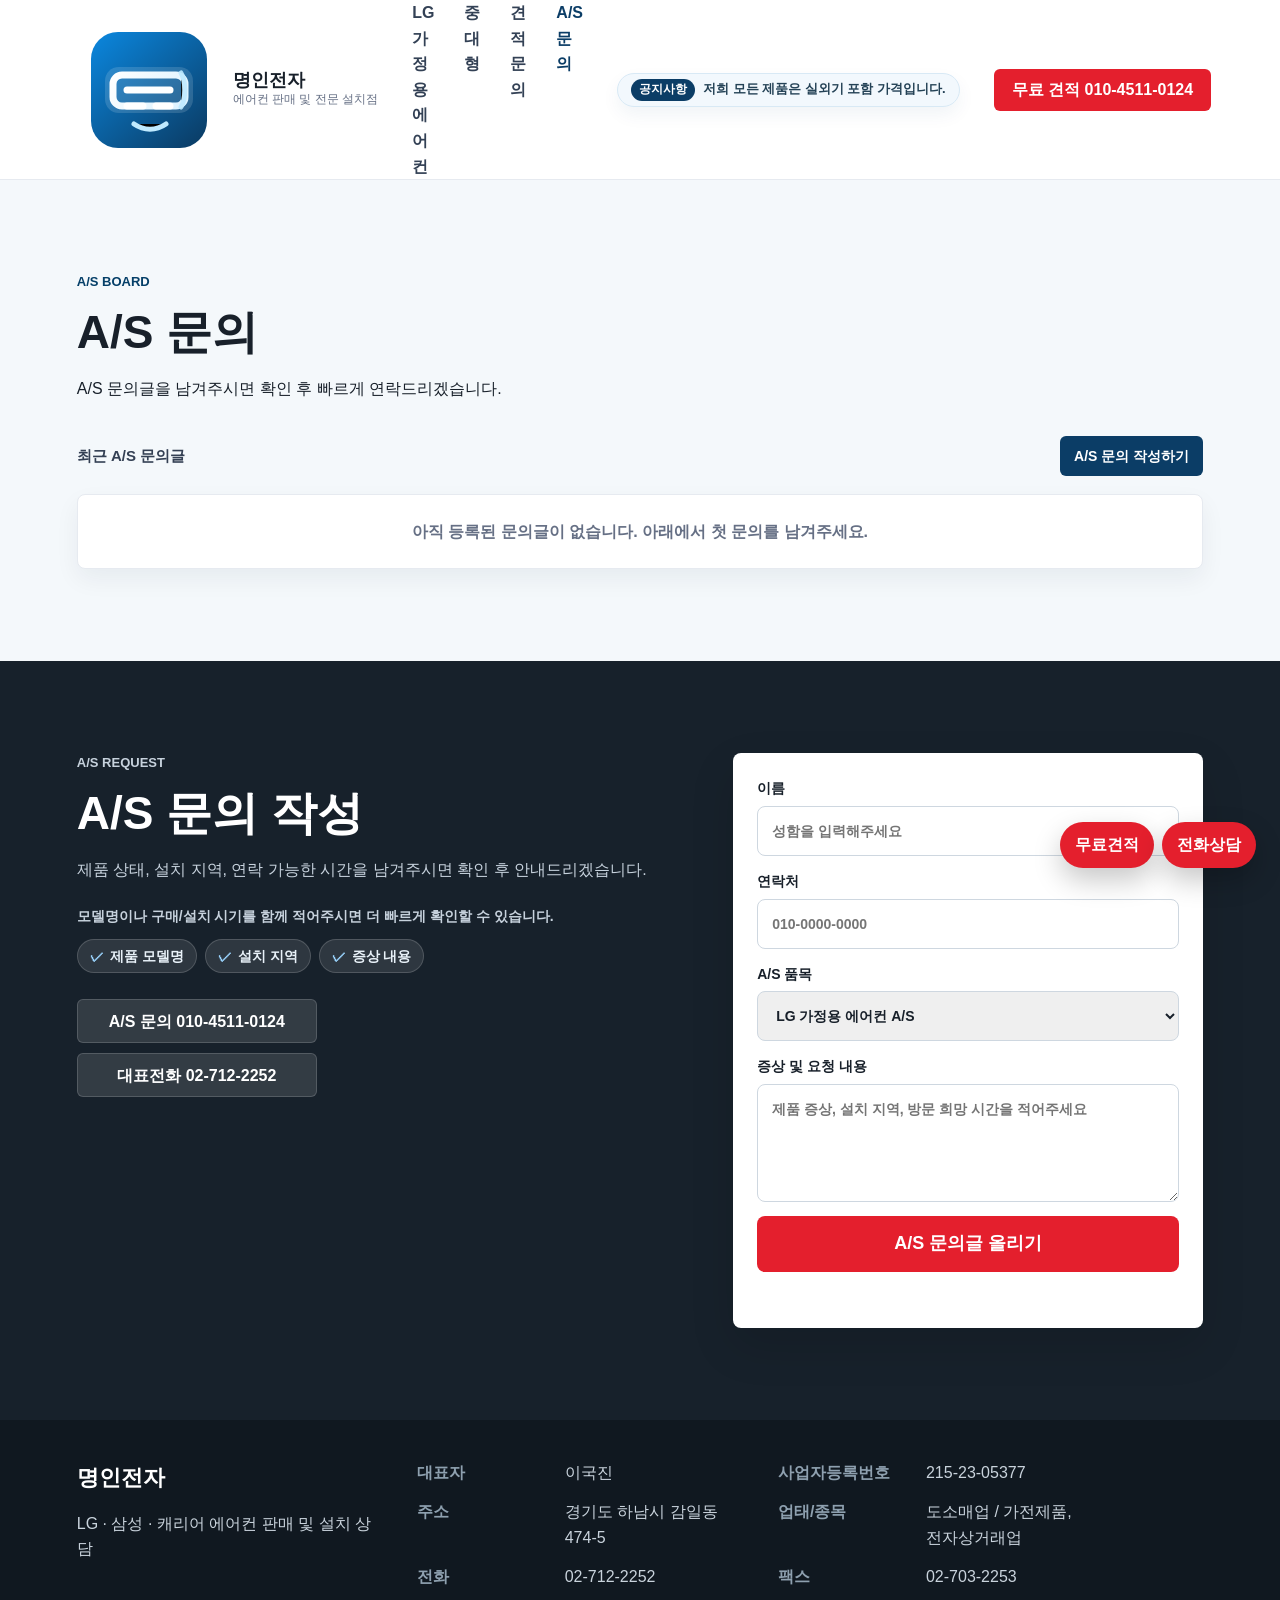
==== as.html @ 2f9b5d6e "문의 폼 이메일 전송 안정화" ====
<!DOCTYPE html>
<html lang="ko">
<head>
  <meta charset="UTF-8">
  <meta name="viewport" content="width=device-width, initial-scale=1.0">
  <title>에어컨 A/S 문의 | 명인전자 경기 하남</title>
  <meta name="description" content="명인전자 에어컨 A/S 문의 게시판입니다. 제품 모델명, 설치 지역과 증상을 남겨주시면 확인 후 빠르게 연락드립니다.">
  <meta name="robots" content="index,follow,max-image-preview:large,max-snippet:-1">
  <meta name="author" content="명인전자">
  <meta name="theme-color" content="#ffffff">
  <meta property="og:locale" content="ko_KR">
  <meta property="og:type" content="website">
  <meta property="og:site_name" content="명인전자">
  <meta property="og:title" content="에어컨 A/S 문의 | 명인전자">
  <meta property="og:description" content="제품 모델명, 설치 지역과 증상을 남겨주시면 확인 후 빠르게 연락드립니다.">
  <meta name="twitter:card" content="summary">
  <link rel="icon" href="assets/logo.svg" type="image/svg+xml">
  <link rel="stylesheet" href="styles.css?v=20260624-15">
  <script type="application/ld+json">
  {
    "@context": "https://schema.org",
    "@type": "ContactPage",
    "name": "명인전자 에어컨 A/S 문의",
    "description": "에어컨 제품 및 설치 관련 A/S 문의 접수",
    "mainEntity": {
      "@type": "LocalBusiness",
      "name": "명인전자",
      "telephone": "+82-10-4511-0124",
      "address": {
        "@type": "PostalAddress",
        "streetAddress": "감일동 474-5",
        "addressLocality": "하남시",
        "addressRegion": "경기도",
        "addressCountry": "KR"
      }
    }
  }
  </script>
</head>
<body>
  <header class="site-header">
    <a class="brand" href="index.html" aria-label="명인전자 홈">
      <img src="assets/logo.svg" alt="" aria-hidden="true">
      <span>
        <strong>명인전자</strong>
        <small>에어컨 판매 및 전문 설치점</small>
      </span>
    </a>

    <nav class="main-nav" aria-label="주요 메뉴">
      <a href="lg-home.html">LG 가정용 에어컨</a>
      <a href="commercial.html">중대형</a>
      <a href="index.html#quote">견적문의</a>
      <a class="active-link" href="as.html">A/S 문의</a>
    </nav>

    <p class="header-notice">
      <span>공지사항</span>
      저희 모든 제품은 실외기 포함 가격입니다.
    </p>

    <div class="header-actions">
      <a class="header-call" href="tel:010-4511-0124">무료 견적 010-4511-0124</a>
    </div>
  </header>

  <main>
    <section id="quote-board" class="quote-board board-page">
      <div class="section-heading">
        <p class="eyebrow">A/S Board</p>
        <h1>A/S 문의</h1>
        <p>A/S 문의글을 남겨주시면 확인 후 빠르게 연락드리겠습니다.</p>
      </div>
      <div class="quote-board-head">
        <span>최근 A/S 문의글</span>
        <a href="#quote">A/S 문의 작성하기</a>
      </div>
      <div class="inquiry-list" data-inquiry-list data-inquiry-kind="as">
        <p class="empty-inquiry">아직 등록된 A/S 문의글이 없습니다. 아래에서 첫 문의를 남겨주세요.</p>
      </div>
    </section>

    <section id="quote" class="quote-section as-write-section">
      <div class="quote-copy">
        <p class="eyebrow">A/S Request</p>
        <h2>A/S 문의 작성</h2>
        <p>제품 상태, 설치 지역, 연락 가능한 시간을 남겨주시면 확인 후 안내드리겠습니다.</p>
        <p class="quote-helper">모델명이나 구매/설치 시기를 함께 적어주시면 더 빠르게 확인할 수 있습니다.</p>
        <div class="quote-highlights">
          <span>제품 모델명</span>
          <span>설치 지역</span>
          <span>증상 내용</span>
        </div>
        <div class="contact-list">
          <a href="tel:010-4511-0124">A/S 문의 010-4511-0124</a>
          <a href="tel:02-712-2252">대표전화 02-712-2252</a>
        </div>
      </div>

      <form class="quote-form" data-inquiry-kind="as" action="https://formsubmit.co/anckd1ehd@naver.com" method="POST">
        <input type="hidden" name="_subject" value="[명인전자] A/S 문의">
        <input type="hidden" name="_template" value="table">
        <input type="hidden" name="_captcha" value="false">
        <input type="hidden" name="_next" value="https://showmethemm77-cloud.github.io/myeongin-electronics/as.html?sent=1#quote">
        <label>
          이름
          <input type="text" name="name" placeholder="성함을 입력해주세요">
        </label>
        <label>
          연락처
          <input type="tel" name="phone" placeholder="010-0000-0000">
        </label>
        <label>
          A/S 품목
          <select name="product">
            <option>LG 가정용 에어컨 A/S</option>
            <option>중대형 에어컨 A/S</option>
            <option>설치 관련 문의</option>
            <option>기타 A/S 문의</option>
          </select>
        </label>
        <label>
          증상 및 요청 내용
          <textarea name="message" rows="4" placeholder="제품 증상, 설치 지역, 방문 희망 시간을 적어주세요"></textarea>
        </label>
        <button type="submit">A/S 문의글 올리기</button>
        <p class="form-status" data-form-status role="status" aria-live="polite"></p>
      </form>
    </section>
  </main>

  <footer class="site-footer">
    <div>
      <strong>명인전자</strong>
      <p>LG · 삼성 · 캐리어 에어컨 판매 및 설치 상담</p>
    </div>
    <dl>
      <div><dt>대표자</dt><dd>이국진</dd></div>
      <div><dt>사업자등록번호</dt><dd>215-23-05377</dd></div>
      <div><dt>주소</dt><dd>경기도 하남시 감일동 474-5</dd></div>
      <div><dt>업태/종목</dt><dd>도소매업 / 가전제품, 전자상거래업</dd></div>
      <div><dt>전화</dt><dd>02-712-2252</dd></div>
      <div><dt>팩스</dt><dd>02-703-2253</dd></div>
    </dl>
  </footer>

  <div class="quick-bar" aria-label="빠른 문의">
    <a href="tel:010-4511-0124">무료견적</a>
    <a href="tel:02-712-2252">전화상담</a>
  </div>

  <script src="script.js?v=20260701-02"></script>
</body>
</html>
---- styles.css ----
:root {
  --ink: #18202a;
  --muted: #667085;
  --line: #e6eaf0;
  --brand: #0a77c8;
  --brand-dark: #0b3d66;
  --accent: #e41f2d;
  --soft: #f4f8fb;
  --white: #fff;
  --shadow: 0 18px 50px rgba(18, 31, 49, .14);
}

* {
  box-sizing: border-box;
}

html {
  scroll-behavior: smooth;
}

body {
  margin: 0;
  font-family: "Noto Sans KR", Arial, sans-serif;
  color: var(--ink);
  background: var(--white);
  line-height: 1.6;
}

a {
  color: inherit;
  text-decoration: none;
}

.site-header {
  position: sticky;
  top: 0;
  z-index: 20;
  display: flex;
  align-items: center;
  justify-content: space-between;
  gap: 34px;
  min-height: 76px;
  padding: 0 6vw;
  background: rgba(255, 255, 255, .94);
  border-bottom: 1px solid var(--line);
  backdrop-filter: blur(12px);
}

.brand {
  display: flex;
  align-items: center;
  gap: 12px;
  min-width: max-content;
}

.brand-logo {
  display: block;
  width: 42px;
  height: 42px;
  flex: 0 0 auto;
}

.brand strong,
.brand small {
  display: block;
}

.brand strong {
  font-size: 18px;
  line-height: 1.2;
  white-space: nowrap;
}

.brand small {
  margin-top: -2px;
  color: var(--muted);
  font-size: 12px;
}

.header-notice {
  display: inline-flex;
  max-width: 360px;
  min-height: 34px;
  align-items: center;
  gap: 8px;
  margin: 0;
  padding: 0 13px;
  color: #244256;
  font-size: 13px;
  font-weight: 800;
  background: #f2f8fd;
  border: 1px solid #d8e9f5;
  border-radius: 999px;
  box-shadow: 0 8px 18px rgba(13, 71, 115, .06);
  white-space: nowrap;
}

.header-notice span {
  display: inline-flex;
  min-height: 22px;
  align-items: center;
  padding: 0 8px;
  color: #fff;
  font-size: 12px;
  background: var(--brand-dark);
  border-radius: 999px;
}

.main-nav {
  display: flex;
  justify-content: center;
  gap: 30px;
  color: #334155;
  font-size: 16px;
  font-weight: 700;
  letter-spacing: 0;
}

.main-nav a:hover {
  color: var(--brand);
}

.main-nav .active-link {
  color: var(--brand-dark);
}

.header-call {
  display: inline-flex;
  align-items: center;
  justify-content: center;
  min-height: 42px;
  padding: 0 18px;
  color: var(--white);
  font-weight: 800;
  background: var(--accent);
  border-radius: 6px;
}

.header-actions {
  display: flex;
  align-items: center;
  gap: 8px;
  min-width: max-content;
}

.auth-button {
  min-height: 38px;
  padding: 0 12px;
  color: #334155;
  font: inherit;
  font-size: 14px;
  font-weight: 800;
  background: #fff;
  border: 1px solid #d7e2ec;
  border-radius: 6px;
  cursor: pointer;
}

.auth-button:hover {
  color: var(--brand-dark);
  border-color: #adc7dc;
}

.primary-auth {
  color: var(--white);
  background: var(--brand-dark);
  border-color: var(--brand-dark);
}

.primary-auth:hover {
  color: var(--white);
}

.auth-modal[hidden] {
  display: none;
}

.auth-modal {
  position: fixed;
  inset: 0;
  z-index: 80;
  display: grid;
  place-items: center;
  padding: 20px;
  background: rgba(11, 24, 38, .54);
}

.auth-dialog {
  position: relative;
  width: min(420px, 100%);
  padding: 24px;
  background: #fff;
  border-radius: 10px;
  box-shadow: 0 24px 70px rgba(0, 0, 0, .28);
}

.auth-close {
  position: absolute;
  top: 12px;
  right: 12px;
  width: 34px;
  height: 34px;
  color: #475467;
  font-size: 22px;
  line-height: 1;
  background: #f2f6fa;
  border: 0;
  border-radius: 50%;
  cursor: pointer;
}

.auth-tabs {
  display: grid;
  grid-template-columns: repeat(3, 1fr);
  gap: 8px;
  margin-bottom: 18px;
  padding-right: 42px;
}

.auth-tabs button {
  min-height: 40px;
  color: #475467;
  font: inherit;
  font-size: 13px;
  font-weight: 900;
  background: #f2f6fa;
  border: 1px solid #dce6ef;
  border-radius: 6px;
  cursor: pointer;
}

.auth-tabs button.active {
  color: #fff;
  background: var(--brand-dark);
  border-color: var(--brand-dark);
}

.auth-form {
  display: none;
  gap: 12px;
}

.auth-form.active {
  display: grid;
}

.auth-form h2 {
  margin: 0 0 4px;
  font-size: 26px;
}

.social-signup {
  display: grid;
  gap: 8px;
}

.social-signup button {
  min-height: 46px;
  font: inherit;
  font-size: 15px;
  font-weight: 900;
  border: 1px solid transparent;
  border-radius: 8px;
  cursor: pointer;
}

.social-signup .kakao {
  color: #191600;
  background: #fee500;
}

.social-signup .google {
  color: #1f2a37;
  background: #fff;
  border-color: #d7e2ec;
}

.social-signup .naver {
  color: #fff;
  background: #03c75a;
}

.auth-divider {
  display: flex;
  align-items: center;
  gap: 10px;
  margin: 2px 0;
  color: #667085;
  font-size: 12px;
  font-weight: 800;
}

.auth-divider::before,
.auth-divider::after {
  content: "";
  flex: 1;
  height: 1px;
  background: #e3e9f0;
}

.auth-form label {
  display: grid;
  gap: 6px;
  color: #1f2a37;
  font-size: 14px;
  font-weight: 900;
}

.auth-form input {
  min-height: 48px;
  padding: 12px 13px;
  font: inherit;
  border: 1px solid #ced7e0;
  border-radius: 8px;
  outline: none;
}

.auth-form input:focus {
  border-color: var(--brand);
  box-shadow: 0 0 0 4px rgba(10, 119, 200, .12);
}

.auth-form button[type="submit"] {
  min-height: 50px;
  margin-top: 4px;
  color: #fff;
  font: inherit;
  font-weight: 900;
  background: var(--accent);
  border: 0;
  border-radius: 8px;
  cursor: pointer;
}

.auth-status {
  min-height: 20px;
  margin: 0;
  color: #0f6b3d;
  font-size: 13px;
  font-weight: 800;
}

.hero {
  position: relative;
  min-height: 560px;
  padding: 0;
  overflow: hidden;
  color: #fff;
  background: #0795ee;
  touch-action: pan-y;
}

.hero::before,
.hero::after {
  content: "";
  position: absolute;
  top: 0;
  bottom: 0;
  z-index: 0;
  width: min(24vw, 330px);
  opacity: .72;
  background: repeating-linear-gradient(96deg, #fff 0 9px, transparent 9px 26px);
  transform: skewX(-8deg);
  pointer-events: none;
}

.hero::before {
  left: -230px;
  clip-path: polygon(0 0, 100% 0, 62% 100%, 0 100%);
}

.hero::after {
  right: -74px;
  clip-path: polygon(38% 0, 100% 0, 100% 100%, 0 100%);
}

.hero-track {
  position: relative;
  z-index: 2;
  display: flex;
  height: 100%;
  min-height: 560px;
  transition: transform .62s ease-in-out;
  will-change: transform;
}

.hero-slide {
  display: grid;
  min-width: 100%;
  grid-template-columns: minmax(0, .95fr) minmax(360px, .75fr);
  gap: 34px;
  align-items: center;
  padding: 72px 6vw 64px;
}

.hero-slide-commercial {
  background:
    radial-gradient(circle at 74% 18%, rgba(255, 255, 255, .22), transparent 28%),
    linear-gradient(135deg, #0795ee 0%, #087bd0 52%, #045a96 100%);
}

.hero-slide-service {
  background:
    radial-gradient(circle at 76% 22%, rgba(255, 255, 255, .2), transparent 30%),
    linear-gradient(135deg, #0a9fe6 0%, #0471bd 48%, #064a7a 100%);
}

.hero-slide-commercial .eyebrow {
  color: rgba(255, 255, 255, .78);
}

.hero-slide-commercial .hero-text {
  color: rgba(255, 255, 255, .9);
  font-weight: 800;
  text-shadow: 0 10px 24px rgba(0, 48, 88, .18);
}

.hero-slide-commercial .hero-points {
  gap: 18px;
}

.hero-slide-commercial .hero-points span {
  position: relative;
  min-height: auto;
  padding: 0 0 0 18px;
  color: rgba(255, 255, 255, .9);
  font-size: 15px;
  background: transparent;
  border: 0;
  border-radius: 0;
}

.hero-slide-commercial .hero-points span::before {
  position: absolute;
  left: 0;
  top: 50%;
  width: 7px;
  height: 7px;
  background: #fff;
  border-radius: 50%;
  box-shadow: 0 0 0 4px rgba(255, 255, 255, .18);
  content: "";
  transform: translateY(-50%);
}

.hero-copy {
  position: relative;
  z-index: 2;
}

.hero-feature-card {
  position: relative;
  z-index: 2;
  display: grid;
  gap: 14px;
  align-self: center;
  padding: 34px;
  color: #12324a;
  background: rgba(255, 255, 255, .9);
  border: 1px solid rgba(255, 255, 255, .7);
  border-radius: 16px;
  box-shadow: 0 28px 54px rgba(0, 62, 120, .2);
}

.hero-feature-card strong {
  color: #053f68;
  font-size: clamp(28px, 3vw, 44px);
  line-height: 1.12;
}

.hero-feature-card p {
  margin: 0;
  color: #405468;
  font-size: 17px;
  font-weight: 800;
  line-height: 1.65;
}

.hero-feature-card span {
  display: inline-flex;
  width: fit-content;
  min-height: 34px;
  align-items: center;
  padding: 0 12px;
  color: #04588c;
  font-size: 14px;
  font-weight: 900;
  background: #eaf6ff;
  border-radius: 999px;
}

.feature-visual {
  position: relative;
  min-height: 166px;
  margin: -8px -8px 2px;
  overflow: hidden;
  background:
    radial-gradient(circle at 46% 35%, rgba(185, 226, 255, .62), transparent 42%),
    linear-gradient(135deg, rgba(245, 251, 255, .96), rgba(229, 244, 255, .74));
  border: 1px solid rgba(0, 104, 168, .1);
  border-radius: 14px;
}

.feature-visual img {
  position: absolute;
  height: auto;
  object-fit: contain;
  filter: drop-shadow(0 22px 28px rgba(20, 60, 95, .18));
}

.commercial-feature-visual .feature-visual-ceiling {
  left: 7%;
  top: 25px;
  width: 42%;
}

.commercial-feature-visual .feature-visual-floor {
  right: 12%;
  bottom: -12px;
  width: 27%;
  max-height: 178px;
}

.delivery-feature-visual img {
  right: 8%;
  bottom: -14px;
  width: 48%;
  max-height: 210px;
}

.delivery-feature-visual .delivery-scene-img {
  inset: 0;
  width: 100%;
  max-height: none;
  height: 100%;
  opacity: .78;
  filter: none;
}

.delivery-feature-visual .delivery-product-img {
  right: 4%;
  bottom: -18px;
  width: 42%;
  max-height: 206px;
}

.delivery-feature-visual::before {
  position: absolute;
  left: 20px;
  top: 22px;
  color: #04588c;
  font-size: 15px;
  font-weight: 900;
  line-height: 1.45;
  white-space: pre;
  content: "서울 전지역\A무료 배송";
}

.delivery-feature-card {
  gap: 16px;
}

.delivery-feature-card .feature-kicker {
  margin: 0;
  color: #0068a8;
  font-size: 14px;
  font-weight: 900;
  line-height: 1;
  text-transform: uppercase;
}

.feature-benefits {
  display: grid;
  gap: 10px;
  margin: 2px 0 0;
  padding: 0;
  list-style: none;
}

.feature-benefits li {
  display: grid;
  grid-template-columns: 88px minmax(0, 1fr);
  gap: 12px;
  align-items: center;
  padding: 12px 14px;
  background: rgba(234, 246, 255, .78);
  border: 1px solid rgba(0, 104, 168, .1);
  border-radius: 12px;
}

.feature-benefits b {
  color: #ed1c2e;
  font-size: 16px;
  font-weight: 900;
  white-space: nowrap;
}

.feature-benefits span {
  display: block;
  width: auto;
  min-height: 0;
  padding: 0;
  color: #334b60;
  font-size: 14px;
  font-weight: 800;
  line-height: 1.45;
  background: transparent;
  border-radius: 0;
}

.commercial-showcase-card {
  gap: 20px;
  overflow: hidden;
  padding: 36px;
}

.commercial-visual-panel {
  position: relative;
  min-height: 204px;
  margin: -8px -8px 0;
  overflow: hidden;
  background: #e5e6e2;
  border: 1px solid rgba(0, 104, 168, .12);
  border-radius: 14px;
}

.commercial-visual-panel::before {
  position: absolute;
  inset: -18px;
  display: block;
  background:
    linear-gradient(rgba(238, 244, 246, .3), rgba(238, 244, 246, .3)),
    url("assets/commercial-lg-interior-floor.png") center / cover no-repeat;
  filter: blur(12px);
  opacity: .72;
  content: "";
  transform: scale(1.06);
}

.commercial-interior-photo {
  position: absolute;
  inset: 0;
  z-index: 1;
  width: 100%;
  height: 100%;
  object-fit: contain;
  object-position: center;
  filter: drop-shadow(0 12px 20px rgba(23, 48, 66, .16));
}

.commercial-product-plate {
  position: absolute;
  display: grid;
  place-items: center;
  background: rgba(255, 255, 255, .76);
  border: 1px solid rgba(178, 214, 238, .82);
  border-radius: 14px;
  box-shadow: 0 18px 30px rgba(0, 70, 120, .12);
}

.commercial-ceiling-plate {
  left: 7%;
  top: 42px;
  width: 49%;
  height: 122px;
}

.commercial-floor-plate {
  right: 8%;
  top: 22px;
  width: 24%;
  height: 150px;
}

.commercial-product-plate img {
  display: block;
  height: auto;
  object-fit: contain;
  filter: drop-shadow(0 16px 18px rgba(0, 55, 95, .14));
}

.commercial-panel-ceiling {
  width: 90%;
  max-height: 104px;
}

.commercial-panel-floor {
  width: 50%;
  max-height: 136px;
}

.commercial-visual-panel > span {
  position: absolute;
  left: 24px;
  bottom: 22px;
  z-index: 2;
  min-height: 34px;
  padding: 0 14px;
  color: #04588c;
  background: rgba(255, 255, 255, .96);
  box-shadow: 0 12px 22px rgba(0, 80, 130, .12);
}

.showcase-stats {
  display: grid;
  grid-template-columns: repeat(3, minmax(0, 1fr));
  gap: 10px;
}

.showcase-stats span {
  display: grid;
  width: auto;
  min-height: 74px;
  justify-items: start;
  align-content: center;
  gap: 3px;
  padding: 12px 14px;
  color: #344054;
  background: #f3f8fc;
  border: 1px solid rgba(0, 104, 168, .1);
  border-radius: 12px;
}

.showcase-stats b {
  color: #04588c;
  font-size: 20px;
  font-weight: 900;
}

.service-benefit-card {
  overflow: hidden;
  background:
    radial-gradient(circle at 82% 8%, rgba(237, 28, 46, .08), transparent 24%),
    rgba(255, 255, 255, .92);
}

.benefit-ribbon {
  display: inline-flex;
  width: fit-content;
  min-height: 38px;
  align-items: center;
  padding: 0 16px;
  color: #fff;
  font-size: 15px;
  font-weight: 900;
  background: linear-gradient(135deg, #ed1c2e, #ff6a1a);
  border-radius: 999px;
  box-shadow: 0 14px 26px rgba(237, 28, 46, .22);
}

.delivery-note {
  margin: -2px 0 0;
  color: #475467;
  font-size: 14px;
  font-weight: 800;
  line-height: 1.55;
  word-break: keep-all;
}

.delivery-steps {
  display: grid;
  gap: 10px;
}

.delivery-steps article {
  display: grid;
  grid-template-columns: 48px minmax(0, 92px) minmax(0, 1fr);
  gap: 12px;
  align-items: center;
  padding: 13px 14px;
  background: #f4f9fd;
  border: 1px solid rgba(0, 104, 168, .1);
  border-radius: 12px;
}

.delivery-steps article span {
  display: grid;
  width: 40px;
  min-height: 40px;
  place-items: center;
  padding: 0;
  color: #04588c;
  font-size: 14px;
  font-weight: 900;
  background: #e3f3ff;
  border-radius: 50%;
}

.delivery-steps b {
  color: #0d2638;
  font-size: 16px;
  font-weight: 900;
  white-space: nowrap;
}

.delivery-steps em {
  color: #53677a;
  font-size: 14px;
  font-style: normal;
  font-weight: 800;
  line-height: 1.4;
}

.service-facts {
  display: grid;
  grid-template-columns: repeat(4, minmax(0, 1fr));
  gap: 8px;
  padding-top: 4px;
}

.service-facts > div {
  display: grid;
  min-width: 0;
  min-height: 72px;
  align-content: center;
  gap: 3px;
  padding: 10px;
  text-align: center;
  background: #f4f9fd;
  border: 1px solid rgba(0, 104, 168, .12);
  border-radius: 8px;
}

.service-facts strong {
  color: #04588c;
  font-size: 21px;
  font-weight: 900;
  line-height: 1.1;
}

.service-facts span {
  display: block;
  width: auto;
  min-height: 0;
  padding: 0;
  color: #526578;
  font-size: 11px;
  font-weight: 800;
  line-height: 1.35;
  background: transparent;
  border-radius: 0;
}

.hero-nav {
  position: absolute;
  top: 50%;
  z-index: 5;
  display: grid;
  width: 44px;
  height: 44px;
  place-items: center;
  color: #053f68;
  font-size: 30px;
  font-weight: 900;
  background: rgba(255, 255, 255, .9);
  border: 1px solid rgba(255, 255, 255, .76);
  border-radius: 999px;
  box-shadow: 0 12px 26px rgba(0, 50, 95, .18);
  cursor: pointer;
  transform: translateY(-50%);
  transition: transform .2s ease, background .2s ease;
}

.hero-nav:hover {
  background: #fff;
  transform: translateY(-50%) scale(1.05);
}

.hero-prev {
  left: 22px;
}

.hero-next {
  right: 22px;
}

.hero-dots {
  position: absolute;
  left: 50%;
  bottom: 22px;
  z-index: 5;
  display: flex;
  gap: 8px;
  transform: translateX(-50%);
}

.hero-dots button {
  width: 9px;
  height: 9px;
  padding: 0;
  background: rgba(255, 255, 255, .48);
  border: 0;
  border-radius: 999px;
  cursor: pointer;
  transition: width .24s ease, background .24s ease;
}

.hero-dots button.active {
  width: 28px;
  background: #fff;
}

.reveal {
  opacity: 0;
  transform: translateY(18px);
  transition:
    opacity .48s ease-out var(--reveal-delay, 0s),
    transform .48s ease-out var(--reveal-delay, 0s);
  will-change: opacity, transform;
}

.reveal-left {
  transform: translateX(-28px);
}

.reveal-up {
  transform: translateY(24px);
}

.reveal.is-visible {
  opacity: 1;
  transform: translate(0, 0);
}

.eyebrow {
  margin: 0 0 12px;
  color: #053f68;
  font-size: 13px;
  font-weight: 800;
  letter-spacing: 0;
  text-transform: uppercase;
}

.hero h1,
.hero-title {
  margin: 0;
  color: #fff;
  font-size: clamp(72px, 12vw, 164px);
  font-weight: 900;
  line-height: .82;
  letter-spacing: 0;
  text-shadow: 0 14px 28px rgba(0, 62, 120, .26);
}

.hero h1 span,
.hero-title span {
  display: inline-block;
  font-size: .42em;
  line-height: 1;
}

.hero-text {
  max-width: 670px;
  margin: 28px 0 0;
  color: #053f68;
  font-size: 20px;
  font-weight: 700;
  line-height: 1.65;
}

.hero-points {
  display: grid;
  grid-template-columns: repeat(3, max-content);
  gap: 10px;
  margin-top: 24px;
}

.hero-points span {
  display: inline-flex;
  min-height: 34px;
  align-items: center;
  padding: 0 14px;
  color: #04588c;
  font-size: 14px;
  font-weight: 800;
  background: rgba(255, 255, 255, .72);
  border: 1px solid rgba(220, 235, 246, .9);
  border-radius: 999px;
}

.hero-actions {
  display: grid;
  grid-template-columns: max-content max-content;
  gap: 12px;
  margin-top: 34px;
}

.primary-button,
.secondary-button {
  display: inline-flex;
  align-items: center;
  justify-content: center;
  min-height: 58px;
  padding: 0 28px;
  font-size: 17px;
  font-weight: 900;
  border-radius: 8px;
}

.primary-button {
  color: var(--white);
  background: var(--accent);
}

.secondary-button {
  color: #04588c;
  background: var(--white);
  border: 1px solid rgba(255, 255, 255, .72);
}

.hero-sale-visual {
  position: relative;
  z-index: 2;
  min-height: 420px;
  align-self: stretch;
}

.hero-center-photo {
  position: absolute;
  left: -45%;
  top: 50%;
  z-index: 0;
  width: min(470px, 70%);
  aspect-ratio: 500 / 549;
  overflow: hidden;
  border-radius: 20px;
  box-shadow: 0 26px 44px rgba(0, 56, 104, .18);
  opacity: .96;
  transform: translateY(-48%);
  -webkit-mask-image: linear-gradient(to right, transparent 0, #000 12%, #000 88%, transparent 100%);
  mask-image: linear-gradient(to right, transparent 0, #000 12%, #000 88%, transparent 100%);
}

.hero-center-photo > img:first-child {
  display: block;
  width: 100%;
  height: 100%;
  object-fit: cover;
  object-position: center;
}

.hero-grade-offer {
  position: absolute;
  left: -53%;
  top: 76px;
  bottom: auto;
  z-index: 2;
  display: grid;
  width: 190px;
  gap: 5px;
  padding: 7px;
  background: rgba(255, 255, 255, .96);
  border: 1px solid rgba(255, 255, 255, .82);
  border-radius: 10px;
  box-shadow: 0 12px 24px rgba(0, 50, 90, .18);
}

.hero-grade-badge {
  display: block;
  width: 100%;
  height: auto;
  filter: none;
}

.hero-grade-offer strong {
  display: grid;
  min-height: 29px;
  place-items: center;
  color: #fff;
  padding: 0 8px;
  font-size: 12px;
  font-weight: 900;
  white-space: nowrap;
  background: linear-gradient(135deg, #ed1c2e, #ff5a18);
  border-radius: 6px;
}

.hero-scene {
  position: absolute;
  object-fit: cover;
  filter: drop-shadow(0 26px 38px rgba(0, 60, 120, .18));
}

.hero-scene-install {
  right: 1%;
  bottom: -18px;
  z-index: 0;
  width: min(560px, 96%);
  height: 360px;
  border: 1px solid rgba(255, 255, 255, .52);
  border-radius: 28px;
  opacity: .34;
}

.hero-sale-visual .hero-sale-product {
  position: absolute;
  height: auto;
  object-fit: contain;
  filter: drop-shadow(0 34px 44px rgba(0, 60, 120, .24));
}

.hero-sale-product-main {
  right: 2%;
  bottom: -54px;
  z-index: 1;
  width: min(330px, 52%);
  opacity: .18;
}

.sale-copy {
  position: absolute;
  top: 74px;
  left: 50%;
  z-index: 2;
  display: grid;
  gap: 10px;
  color: #053f68;
  text-align: center;
  transform: translateX(-50%);
}

.sale-copy strong {
  font-size: clamp(28px, 3vw, 44px);
  font-weight: 900;
  line-height: 1;
}

.sale-copy span {
  font-size: 18px;
  font-weight: 900;
}

.hero-popular {
  position: absolute;
  left: 50%;
  top: 206px;
  z-index: 3;
  display: grid;
  width: min(480px, 82%);
  gap: 10px;
  transform: translateX(-50%);
}

.hero-popular > p {
  margin: 0;
  color: #073d63;
  font-size: 14px;
  font-weight: 900;
  text-align: center;
  text-shadow: 0 1px 0 rgba(255, 255, 255, .24);
}

.hero-popular-window {
  position: relative;
  height: 218px;
  overflow: hidden;
  -webkit-mask-image: linear-gradient(to bottom, transparent 0, #000 20px, #000 calc(100% - 20px), transparent 100%);
  mask-image: linear-gradient(to bottom, transparent 0, #000 20px, #000 calc(100% - 20px), transparent 100%);
}

.hero-popular-track {
  display: grid;
  gap: 10px;
  transition: transform .5s ease-out;
}

.hero-popular-track.is-rolling {
  transform: translateY(-76px);
}

.popular-card {
  display: grid;
  grid-template-columns: 128px minmax(0, 1fr) max-content;
  gap: 14px;
  align-items: center;
  min-height: 66px;
  padding: 0 18px;
  color: #12324a;
  background: rgba(255, 255, 255, .96);
  border: 1px solid rgba(255, 255, 255, .92);
  border-radius: 12px;
  box-shadow: 0 18px 34px rgba(0, 58, 104, .18);
  opacity: 0;
  transform: translateY(18px);
  animation: popularCardIn .5s ease-out forwards;
  transition: transform .24s ease, box-shadow .24s ease, background .24s ease;
}

.popular-card:nth-child(2) {
  animation-delay: .1s;
}

.popular-card:nth-child(3) {
  animation-delay: .2s;
}

.popular-card:hover {
  background: rgba(255, 255, 255, .98);
  box-shadow: 0 22px 40px rgba(0, 60, 120, .18);
  transform: translateY(-4px);
}

.popular-card span {
  color: #04588c;
  font-size: 13px;
  font-weight: 900;
}

.popular-card strong {
  overflow: hidden;
  color: #0d2638;
  font-size: 16px;
  font-weight: 900;
  text-overflow: ellipsis;
  white-space: nowrap;
}

.popular-card em {
  color: #ed1c2e;
  font-size: 16px;
  font-style: normal;
  font-weight: 900;
  white-space: nowrap;
}

.inquiry-ticker .hero-popular-window {
  height: 228px;
}

.inquiry-live-card {
  grid-template-columns: 78px minmax(0, 1fr) max-content;
  background: rgba(255, 255, 255, .97);
}

.inquiry-live-card span {
  color: #0068a8;
  font-size: 13px;
}

.inquiry-live-card strong {
  font-size: 15px;
  letter-spacing: 0;
}

.inquiry-live-card em {
  padding: 6px 10px;
  color: #ed1c2e;
  font-size: 14px;
  background: rgba(237, 28, 46, .08);
  border-radius: 999px;
}

@keyframes popularCardIn {
  to {
    opacity: 1;
    transform: translateY(0);
  }
}

.hero-slide-state {
  position: absolute;
  right: 4%;
  bottom: 34px;
  display: inline-flex;
  align-items: center;
  gap: 10px;
  min-height: 34px;
  padding: 0 14px;
  color: #fff;
  font-size: 13px;
  font-weight: 900;
  background: rgba(0, 46, 90, .46);
  border-radius: 999px;
}

.hero-slide-state i {
  display: block;
  width: 1px;
  height: 12px;
  background: rgba(255, 255, 255, .48);
}

.market-banner {
  position: relative;
  overflow: hidden;
  display: grid;
  grid-template-columns: minmax(0, 1fr) minmax(360px, .72fr);
  gap: 28px;
  align-items: center;
  padding: 42px 6vw;
  color: #fff;
  background:
    radial-gradient(circle at 84% 8%, rgba(67, 176, 255, .36), transparent 30%),
    radial-gradient(circle at 12% 90%, rgba(0, 202, 255, .24), transparent 28%),
    linear-gradient(135deg, #075f95 0%, #073d68 48%, #031f3b 100%);
}

.market-banner::before {
  content: "";
  position: absolute;
  inset: -40% 34% -55% -12%;
  background:
    radial-gradient(circle at 30% 40%, rgba(39, 174, 255, .3), transparent 34%),
    radial-gradient(circle at 70% 58%, rgba(0, 255, 225, .14), transparent 30%);
  filter: blur(18px);
  opacity: .95;
  pointer-events: none;
}

.market-banner::after {
  display: none;
}

.market-banner-copy {
  position: relative;
  z-index: 1;
  max-width: 860px;
}

.market-banner h2 {
  margin: 0;
  color: #fff;
  font-size: clamp(30px, 4vw, 54px);
  line-height: 1.22;
  letter-spacing: 0;
}

.market-banner h2 span,
.market-banner h2 b {
  font-weight: 900;
}

.market-banner h2 .market-name {
  display: inline;
  text-shadow: 0 2px 0 rgba(255, 255, 255, .08), 0 16px 26px rgba(0, 20, 50, .18);
}

.market-banner h2 i {
  color: rgba(255, 255, 255, .84);
  font-style: normal;
  font-weight: 900;
}

.market-banner h2 .coupang-text {
  color: #4eb3ff;
}

.market-banner h2 .gmarket-text {
  color: #30d875;
}

.market-banner h2 .auction-text {
  color: #ff5a64;
}

.market-banner h2 .eleven-text {
  color: #ff4778;
}

.market-banner h2 b {
  display: block;
  color: #fff;
  font-size: 1.08em;
}

.market-banner p {
  margin: 14px 0 0;
  color: rgba(218, 232, 242, .78);
  font-size: 15px;
  font-weight: 700;
  line-height: 1.65;
}

.market-banner-panel {
  position: relative;
  z-index: 1;
  display: flex;
  min-width: 520px;
  min-height: 164px;
  flex-direction: column;
  align-items: center;
  justify-content: center;
  gap: 14px;
  padding: 28px 42px;
  background: rgba(255, 255, 255, .95);
  border: 1px solid rgba(255, 255, 255, .55);
  border-radius: 16px;
  box-shadow: 0 26px 52px rgba(0, 20, 40, .2);
}

.market-row {
  display: flex;
  flex-wrap: wrap;
  justify-content: center;
  gap: 10px;
}

.market-logo-badge {
  display: inline-flex;
  width: 86px;
  min-height: 38px;
  align-items: center;
  justify-content: center;
  padding: 0 12px;
  background: #fff;
  border: 1px solid #e1e8ef;
  border-radius: 999px;
  box-shadow: 0 8px 18px rgba(15, 45, 75, .08);
  transition: transform .2s ease, box-shadow .2s ease;
}

.market-logo-badge:hover {
  transform: translateY(-2px);
}

.market-logo-badge img {
  display: block;
  max-width: 68px;
  max-height: 22px;
  object-fit: contain;
}

.market-coupang {
  background: linear-gradient(135deg, #f7fbff, #e7f3ff);
  border-color: rgba(0, 114, 198, .34);
  box-shadow: 0 10px 18px rgba(0, 114, 198, .16);
}

.market-gmarket {
  background: linear-gradient(135deg, #f4fff8, #e2f8eb);
  border-color: rgba(0, 176, 80, .34);
  box-shadow: 0 10px 18px rgba(0, 176, 80, .15);
}

.market-auction {
  background: linear-gradient(135deg, #fff7f8, #ffe9ec);
  border-color: rgba(230, 0, 18, .3);
  box-shadow: 0 10px 18px rgba(230, 0, 18, .13);
}

.market-eleven {
  background: linear-gradient(135deg, #fff6f8, #ffe5ed);
  border-color: rgba(255, 42, 90, .34);
  box-shadow: 0 10px 18px rgba(255, 42, 90, .15);
}

.market-banner-panel strong {
  color: #ed1c2e;
  font-size: clamp(22px, 1.65vw, 29px);
  line-height: 1.15;
  letter-spacing: 0;
  text-align: center;
  white-space: nowrap;
}

.market-banner-panel p {
  margin: 0;
  color: #3d5062;
  font-size: 14px;
  font-weight: 800;
  line-height: 1.5;
  text-align: center;
}

.room-card {
  position: absolute;
  inset: 28px 0 0 0;
  overflow: hidden;
  background:
    linear-gradient(180deg, rgba(255,255,255,.6), rgba(255,255,255,.2)),
    linear-gradient(90deg, #e8eef3 0 58%, #d9e4ec 58% 100%);
  border: 1px solid rgba(255, 255, 255, .72);
  border-radius: 8px;
  box-shadow: var(--shadow);
}

.room-card::before {
  content: "";
  position: absolute;
  inset: 58% 0 0;
  background: linear-gradient(135deg, #bf9e79, #e6d0b1);
}

.room-card::after {
  content: "";
  position: absolute;
  top: 36px;
  right: 36px;
  width: 190px;
  height: 250px;
  background: linear-gradient(135deg, rgba(255,255,255,.7), rgba(255,255,255,.14));
  border: 1px solid rgba(255,255,255,.8);
}

.wall-ac,
.stand-ac,
.floor-shadow,
.window-light {
  position: absolute;
}

.wall-ac {
  top: 88px;
  left: 60px;
  width: 250px;
  height: 62px;
  background: linear-gradient(180deg, #fff, #dfe8ee);
  border: 1px solid #cbd5df;
  border-radius: 8px;
  box-shadow: 0 20px 42px rgba(38, 51, 64, .18);
}

.wall-ac::after {
  content: "";
  position: absolute;
  left: 26px;
  right: 26px;
  bottom: 12px;
  height: 5px;
  background: #aebcc9;
  border-radius: 999px;
}

.stand-ac {
  right: 74px;
  bottom: 74px;
  width: 105px;
  height: 285px;
  background: linear-gradient(90deg, #fefefe, #dce6ed);
  border: 1px solid #c6d0da;
  border-radius: 16px 16px 8px 8px;
  box-shadow: 0 28px 50px rgba(38, 51, 64, .22);
}

.stand-ac::before {
  content: "";
  position: absolute;
  top: 26px;
  left: 19px;
  width: 66px;
  height: 42px;
  background: repeating-linear-gradient(180deg, #7e8c98 0 3px, transparent 3px 8px);
  border-radius: 4px;
}

.floor-shadow {
  right: 28px;
  bottom: 48px;
  width: 230px;
  height: 32px;
  background: rgba(27, 38, 50, .16);
  border-radius: 50%;
  filter: blur(3px);
}

.window-light {
  top: 0;
  left: 45%;
  width: 140px;
  height: 100%;
  transform: skewX(-16deg);
  background: rgba(255, 255, 255, .28);
}

.brand-strip {
  display: flex;
  align-items: center;
  justify-content: center;
  gap: clamp(18px, 5vw, 70px);
  padding: 26px 6vw;
  border-block: 1px solid var(--line);
  background: var(--white);
}

.brand-strip span {
  color: var(--muted);
  font-size: 14px;
  font-weight: 700;
}

.brand-strip img {
  display: block;
  width: auto;
  max-width: clamp(104px, 13vw, 176px);
  height: 42px;
  object-fit: contain;
  mix-blend-mode: multiply;
}

.trust-strip {
  display: grid;
  grid-template-columns: repeat(3, minmax(0, 1fr));
  gap: 1px;
  background: var(--line);
  border-bottom: 1px solid var(--line);
}

.trust-strip div {
  padding: 26px 6vw;
  background: #fff;
}

.trust-strip strong,
.trust-strip span {
  display: block;
}

.trust-strip strong {
  font-size: 18px;
  line-height: 1.25;
}

.trust-strip span {
  margin-top: 6px;
  color: var(--muted);
  font-size: 14px;
}

.products,
.quote-board,
.quote-section {
  padding: 92px 6vw;
}

.section-heading {
  max-width: 760px;
  margin-bottom: 34px;
}

.section-heading h1,
.section-heading h2,
.quote-copy h2 {
  margin: 0;
  font-size: clamp(30px, 4vw, 46px);
  line-height: 1.2;
  letter-spacing: 0;
}

.product-grid {
  display: grid;
  grid-template-columns: repeat(3, minmax(0, 1fr));
  gap: 22px;
}

.compact-products {
  grid-template-columns: repeat(2, minmax(0, 1fr));
}

.product-card {
  display: grid;
  grid-template-rows: 230px 1fr;
  overflow: hidden;
  background: var(--white);
  border: 1px solid var(--line);
  border-radius: 8px;
  box-shadow: 0 12px 30px rgba(20, 35, 55, .07);
  transition: transform .24s ease, box-shadow .24s ease, border-color .24s ease;
}

.fixed-tabs {
  position: sticky;
  top: 76px;
  z-index: 10;
}

.product-card:hover {
  transform: translateY(-3px);
  border-color: #bfd2e4;
  box-shadow: 0 20px 42px rgba(20, 35, 55, .12);
}

.product-art {
  position: relative;
  min-height: 230px;
  overflow: hidden;
  background:
    radial-gradient(circle at 72% 30%, rgba(255, 255, 255, .72), transparent 30%),
    linear-gradient(135deg, #e9f6fd 0%, #f5fbff 100%);
}

.commercial-art {
  background:
    radial-gradient(circle at 70% 28%, rgba(255, 255, 255, .7), transparent 32%),
    linear-gradient(135deg, #e9f6fd 0%, #f5fbff 100%);
}

.product-art::before,
.product-art::after {
  display: none;
}

.product-art::before {
  left: -92px;
}

.product-art::after {
  right: -92px;
}

.product-art img {
  position: absolute;
  z-index: 1;
  object-fit: contain;
  filter: drop-shadow(0 18px 22px rgba(0, 70, 130, .12));
}

.review-relay {
  position: absolute;
  z-index: 2;
  width: min(300px, 38%);
  min-height: 106px;
  pointer-events: none;
}

.home-review {
  left: 96px;
  top: 46px;
}

.commercial-review {
  left: 72px;
  top: 48px;
}

.review-chip {
  position: absolute;
  inset: 0;
  display: grid;
  align-content: center;
  gap: 6px;
  padding: 16px 18px;
  color: #0f2538;
  background: rgba(255, 255, 255, .76);
  border: 1px solid rgba(184, 213, 230, .78);
  border-radius: 8px;
  box-shadow: 0 18px 34px rgba(15, 50, 80, .1);
  opacity: 0;
  transform: translateY(10px);
  animation: reviewRelay 30s ease-in-out infinite;
}

.review-chip:nth-child(2) {
  animation-delay: 3s;
}

.review-chip:nth-child(3) {
  animation-delay: 6s;
}

.review-chip:nth-child(4) {
  animation-delay: 9s;
}

.review-chip:nth-child(5) {
  animation-delay: 12s;
}

.review-chip:nth-child(6) {
  animation-delay: 15s;
}

.review-chip:nth-child(7) {
  animation-delay: 18s;
}

.review-chip:nth-child(8) {
  animation-delay: 21s;
}

.review-chip:nth-child(9) {
  animation-delay: 24s;
}

.review-chip:nth-child(10) {
  animation-delay: 27s;
}

.review-chip strong {
  color: #efb400;
  font-size: 15px;
  letter-spacing: 1px;
  line-height: 1;
}

.review-chip p {
  margin: 0;
  color: #112433;
  font-size: 15px;
  font-weight: 900;
  line-height: 1.35;
}

.review-chip span {
  color: #5b6b7b;
  font-size: 12px;
  font-weight: 800;
}

@keyframes reviewRelay {
  0%,
  2% {
    opacity: 0;
    transform: translateY(10px);
  }

  4%,
  8% {
    opacity: 1;
    transform: translateY(0);
  }

  10%,
  100% {
    opacity: 0;
    transform: translateY(-8px);
  }
}

.product-art-set {
  right: 96px;
  bottom: 0;
  width: min(270px, 54%);
  height: 218px;
}

.product-art-floor {
  right: 118px;
  bottom: -8px;
  z-index: 2;
  width: min(132px, 25%);
  height: 244px;
}

.product-art-ceiling {
  left: 318px;
  top: 58px;
  width: min(220px, 36%);
  height: 128px;
  padding: 0;
  background: transparent;
  border: 0;
  border-radius: 0;
  box-shadow: none;
}

.product-art-label {
  position: absolute;
  left: 24px;
  bottom: 22px;
  z-index: 2;
  display: inline-flex;
  min-height: 34px;
  align-items: center;
  padding: 0 12px;
  color: #04588c;
  font-size: 14px;
  font-weight: 900;
  background: rgba(255, 255, 255, .9);
  border: 1px solid rgba(255, 255, 255, .72);
  border-radius: 999px;
  box-shadow: 0 10px 22px rgba(0, 70, 130, .1);
}

.product-body {
  display: flex;
  flex-direction: column;
  align-items: flex-start;
  padding: 24px;
}

.brand-row {
  display: flex;
  flex-wrap: wrap;
  align-items: center;
  gap: 8px;
  margin: 0 0 14px;
}

.partner-logo {
  display: block;
  width: auto;
  height: 34px;
  object-fit: contain;
  background: #fff;
  border: 1px solid #e3e9f0;
  border-radius: 999px;
  box-shadow: 0 8px 18px rgba(20, 35, 55, .06);
}

.lg-brand-logo {
  width: 112px;
  padding: 4px 12px;
}

.samsung-brand-logo {
  width: 118px;
  padding: 6px 12px;
}

.carrier-brand-logo {
  width: 106px;
  padding: 5px 12px;
}

.product-body h3,
.inquiry-card-head strong {
  margin: 0 0 10px;
  font-size: 23px;
  line-height: 1.28;
}

.product-body p,
.quote-copy p {
  color: var(--muted);
}

.product-body ul {
  margin: 18px 0 0;
  padding-left: 19px;
  color: #344054;
}

.product-body .product-link {
  margin-top: auto;
}

.product-meta {
  display: flex;
  flex-wrap: wrap;
  gap: 8px;
  margin-top: 18px;
}

.product-meta span {
  display: inline-flex;
  min-height: 30px;
  align-items: center;
  padding: 0 10px;
  color: #475467;
  font-size: 13px;
  font-weight: 800;
  background: #f2f6fa;
  border-radius: 999px;
}

.product-link {
  display: inline-flex;
  width: 96px;
  min-height: 42px;
  align-items: center;
  justify-content: center;
  margin-top: auto;
  padding: 0 16px;
  color: var(--white);
  font-size: 15px;
  font-weight: 800;
  background: var(--brand-dark);
  border-radius: 6px;
  transition: transform .18s ease, background .18s ease, box-shadow .18s ease;
}

.product-link:hover {
  transform: translateY(-1px);
  background: #083d6b;
  box-shadow: 0 10px 18px rgba(10, 75, 122, .16);
}

.page-hero {
  padding: 76px 6vw 46px;
  background:
    linear-gradient(115deg, rgba(244, 248, 251, .96), rgba(255, 255, 255, .82)),
    radial-gradient(circle at 86% 10%, rgba(10, 119, 200, .14), transparent 34%);
  border-bottom: 1px solid var(--line);
}

.page-hero h1 {
  max-width: 900px;
  margin: 0;
  font-size: clamp(38px, 5vw, 64px);
  line-height: 1.12;
}

.page-hero p:not(.eyebrow) {
  max-width: 760px;
  margin: 18px 0 0;
  color: var(--muted);
  font-size: 18px;
}

.page-actions {
  display: flex;
  flex-wrap: wrap;
  gap: 12px;
  margin-top: 28px;
}

.catalog-page {
  padding: 56px 6vw 100px;
}

@media (min-width: 1200px) {
  .catalog-page {
    padding-right: calc(6vw + 92px);
  }
}

.catalog-block {
  margin-top: 44px;
  padding-top: 36px;
  border-top: 1px solid var(--line);
}

.catalog-heading {
  display: flex;
  align-items: end;
  justify-content: space-between;
  gap: 24px;
  margin-bottom: 22px;
}

.catalog-heading h3 {
  margin: 0;
  font-size: clamp(26px, 3vw, 34px);
  line-height: 1.22;
}

.catalog-heading p:last-child {
  max-width: 420px;
  margin: 0;
  color: var(--muted);
  text-align: right;
}

.catalog-tabs {
  display: flex;
  flex-wrap: wrap;
  gap: 10px;
  margin-bottom: 26px;
  padding: 8px;
  background: #f5f8fb;
  border: 1px solid var(--line);
  border-radius: 8px;
}

.catalog-tab {
  min-height: 44px;
  padding: 0 18px;
  color: #344054;
  font: inherit;
  font-weight: 800;
  background: transparent;
  border: 0;
  border-radius: 6px;
  cursor: pointer;
}

.catalog-tab.active {
  color: var(--white);
  background: var(--brand-dark);
  box-shadow: 0 10px 22px rgba(11, 61, 102, .18);
}

.catalog-tab.disabled {
  color: #98a2b3;
  cursor: not-allowed;
}

.catalog-panel {
  display: none;
}

.catalog-panel.active {
  display: block;
}

.catalog-panel-head {
  display: flex;
  align-items: end;
  justify-content: space-between;
  gap: 22px;
  margin-bottom: 18px;
}

.catalog-panel-head h4 {
  margin: 0;
  font-size: 24px;
  line-height: 1.25;
}

.catalog-panel-head h2 {
  margin: 0;
  font-size: clamp(30px, 4vw, 44px);
  line-height: 1.2;
}

.catalog-panel-head p {
  margin: 0;
  color: var(--muted);
}

.catalog-grid {
  display: grid;
  grid-template-columns: repeat(4, minmax(0, 1fr));
  gap: 22px;
}

.catalog-card {
  display: grid;
  grid-template-rows: 250px 1fr;
  overflow: hidden;
  background: var(--white);
  border: 1px solid #dbe3ec;
  border-radius: 12px;
  box-shadow: 0 16px 34px rgba(20, 35, 55, .08);
  transition: transform .22s ease, box-shadow .22s ease, border-color .22s ease;
}

.catalog-card:hover {
  transform: translateY(-4px);
  border-color: #b9cee2;
  box-shadow: 0 22px 46px rgba(20, 35, 55, .14);
}

.catalog-media {
  position: relative;
  display: grid;
  place-items: center;
  background:
    radial-gradient(circle at 72% 20%, rgba(10, 119, 200, .12), transparent 32%),
    linear-gradient(180deg, #f8fbfd, #eef5fa);
}

.catalog-media img {
  width: 100%;
  height: 100%;
  object-fit: contain;
  padding: 48px 36px 28px;
  mix-blend-mode: multiply;
  transition: transform .28s ease, filter .28s ease;
}

.catalog-card:hover .catalog-media img {
  transform: translateY(-4px) scale(1.025);
  filter: drop-shadow(0 12px 18px rgba(20, 35, 55, .12));
}

.catalog-photo-tags {
  position: absolute;
  top: 14px;
  right: 14px;
  z-index: 1;
  display: flex;
  gap: 8px;
}

.catalog-photo-tags span {
  display: inline-flex;
  min-height: 32px;
  align-items: center;
  justify-content: center;
  padding: 0 12px;
  color: var(--brand-dark);
  font-size: 15px;
  font-weight: 900;
  background: rgba(255, 255, 255, .88);
  border: 1px solid rgba(174, 205, 231, .9);
  border-radius: 999px;
  box-shadow: 0 8px 20px rgba(15, 45, 75, .08);
  backdrop-filter: blur(6px);
  animation: tag-pop .48s ease both;
}

.catalog-photo-tags span:nth-child(2) {
  animation-delay: .08s;
}

.catalog-info {
  display: grid;
  grid-template-rows: auto auto auto auto;
  gap: 16px;
  padding: 24px;
}

.catalog-topline {
  display: flex;
  align-items: center;
  justify-content: space-between;
  gap: 10px;
}

.catalog-model,
.catalog-kind {
  display: inline-flex;
  align-items: center;
  min-height: 26px;
  padding: 0 9px;
  border-radius: 999px;
}

.catalog-model {
  color: var(--brand);
  font-size: 14px;
  font-weight: 900;
  letter-spacing: .2px;
  background: #edf6ff;
}

.catalog-kind {
  color: #475467;
  font-size: 12px;
  font-weight: 800;
  background: #f2f4f7;
}

.catalog-title {
  min-height: 54px;
  margin: 0;
  font-size: 18px;
  line-height: 1.35;
}

.price-box {
  display: grid;
  gap: 10px;
  padding: 18px;
  background: linear-gradient(180deg, #fff7f8, #fff);
  border: 1px solid #ffd6da;
  border-radius: 12px;
  transition: border-color .22s ease, box-shadow .22s ease, transform .22s ease;
}

.catalog-card:hover .price-box {
  transform: translateY(-2px);
  border-color: #ffb7c0;
  box-shadow: 0 14px 26px rgba(230, 0, 35, .08);
}

.market-note {
  display: inline-flex;
  width: fit-content;
  min-height: 32px;
  align-items: center;
  margin: 0;
  padding: 0 12px;
  color: #fff;
  font-size: 14px;
  font-weight: 900;
  background: linear-gradient(110deg, #e60023 0%, #ff6b00 42%, #e60023 78%);
  background-size: 220% 100%;
  border: 1px solid rgba(255, 255, 255, .35);
  border-radius: 999px;
  box-shadow: 0 10px 22px rgba(230, 0, 35, .18);
  animation: badge-flow 3.8s ease-in-out infinite;
}

.price-box div {
  display: flex;
  align-items: center;
  justify-content: space-between;
  gap: 12px;
}

.factory-row span,
.sale-row span {
  color: var(--muted);
  font-size: 12px;
  font-weight: 700;
}

.price-box strong {
  color: var(--ink);
  font-size: 13px;
}

.factory-row strong {
  color: #b4bdc9;
  font-weight: 600;
  text-decoration: line-through;
}

.price-box-pending .factory-row strong {
  text-decoration: none;
}

.sale-row strong {
  color: var(--accent);
  font-size: clamp(26px, 2vw, 34px);
  font-weight: 900;
  line-height: 1.1;
}

.saving-text {
  margin: 4px 0 0;
  color: #344054;
  font-size: 12.5px;
  font-weight: 800;
  line-height: 1.65;
  word-break: keep-all;
  letter-spacing: -.01em;
}

.saving-text .market-line,
.saving-text .saving-line {
  display: block;
  white-space: nowrap;
}

.saving-text .saving-line {
  color: #be123c;
  font-weight: 900;
}

.saving-text .market {
  font-weight: 900;
}

.saving-text .dot {
  margin: 0 1px;
  color: #667085;
}

.saving-text .coupang {
  color: #0066cc;
}

.saving-text .gmarket {
  color: #008f42;
}

.saving-text .eleven {
  color: #ff2a1a;
}

.saving-text .auction {
  color: #444;
}

.catalog-actions {
  display: flex;
  gap: 8px;
  align-self: end;
  margin-top: 4px;
}

.catalog-actions a {
  display: inline-flex;
  flex: 1;
  min-height: 38px;
  align-items: center;
  justify-content: center;
  padding: 0 10px;
  font-size: 13px;
  font-weight: 800;
  border-radius: 6px;
  transition: transform .16s ease, filter .16s ease, box-shadow .16s ease;
}

.catalog-actions a:hover {
  transform: translateY(-1px);
  filter: brightness(.98);
  box-shadow: 0 8px 16px rgba(20, 35, 55, .1);
}

.catalog-actions a:first-child {
  color: var(--brand-dark);
  background: #edf6ff;
}

.catalog-actions a:last-child {
  color: var(--white);
  background: var(--accent);
  animation: quote-pulse 3.2s ease-in-out infinite;
}

.commercial-page-hero {
  background:
    linear-gradient(90deg, rgba(247, 252, 255, .98), rgba(232, 246, 255, .9)),
    url("assets/commercial-lg-interior-floor.png") right center / auto 100% no-repeat;
}

.commercial-page-notice {
  display: flex;
  flex-wrap: wrap;
  gap: 8px 18px;
  align-items: center;
  max-width: 780px;
  margin-top: 22px;
  padding: 15px 18px;
  color: #344054;
  font-size: 14px;
  background: rgba(255, 255, 255, .88);
  border: 1px solid #d9e7f2;
  border-radius: 8px;
}

.commercial-page-notice strong {
  color: #e41f2d;
  font-size: 15px;
}

.commercial-catalog {
  padding: 44px 6vw 100px;
  background: #f7f9fc;
}

.commercial-brand-nav {
  position: sticky;
  top: 76px;
  z-index: 12;
  display: flex;
  gap: 10px;
  margin: 0 0 42px;
  padding: 12px;
  background: rgba(255, 255, 255, .94);
  border: 1px solid var(--line);
  border-radius: 8px;
  box-shadow: 0 12px 28px rgba(20, 35, 55, .08);
  backdrop-filter: blur(12px);
}

.commercial-brand-nav a {
  display: inline-flex;
  min-height: 46px;
  align-items: center;
  gap: 10px;
  padding: 0 18px;
  color: #223548;
  font-size: 14px;
  font-weight: 900;
  background: #f4f8fb;
  border: 1px solid #e0e8ef;
  border-radius: 6px;
}

.commercial-brand-nav img {
  width: 78px;
  height: 24px;
  object-fit: contain;
}

.commercial-brand-section {
  scroll-margin-top: 150px;
}

.commercial-brand-section + .commercial-brand-section {
  margin-top: 90px;
  padding-top: 72px;
  border-top: 1px solid #dce4ec;
}

.commercial-section-head {
  display: flex;
  align-items: end;
  justify-content: space-between;
  gap: 24px;
  margin-bottom: 26px;
}

.commercial-section-head h2 {
  margin: 0;
  font-size: clamp(28px, 3vw, 42px);
  line-height: 1.2;
}

.commercial-section-head > p {
  margin: 0 0 4px;
  color: var(--muted);
  font-weight: 700;
}

.commercial-product-grid {
  display: grid;
  grid-template-columns: repeat(4, minmax(0, 1fr));
  gap: 18px;
}

.commercial-product-card {
  display: grid;
  grid-template-rows: 260px 1fr;
  overflow: hidden;
  background: #fff;
  border: 1px solid #e0e7ef;
  border-radius: 8px;
  box-shadow: 0 12px 28px rgba(20, 35, 55, .07);
  transition: transform .24s ease, box-shadow .24s ease, border-color .24s ease;
}

.commercial-product-card:hover {
  transform: translateY(-4px);
  border-color: #b8d1e5;
  box-shadow: 0 22px 40px rgba(20, 50, 80, .13);
}

.commercial-card-media {
  position: relative;
  display: grid;
  place-items: center;
  overflow: hidden;
  padding: 26px;
  background: linear-gradient(145deg, #f9fcfe, #edf5fa);
}

.commercial-card-media span {
  position: absolute;
  left: 14px;
  top: 14px;
  z-index: 2;
  display: inline-flex;
  min-height: 32px;
  align-items: center;
  padding: 0 11px;
  color: #04588c;
  font-size: 13px;
  font-weight: 900;
  background: rgba(255, 255, 255, .94);
  border: 1px solid #d5e5f1;
  border-radius: 999px;
  box-shadow: 0 8px 18px rgba(0, 70, 120, .08);
}

.commercial-card-media img {
  display: block;
  max-width: 78%;
  max-height: 218px;
  object-fit: contain;
  mix-blend-mode: multiply;
  filter: drop-shadow(0 16px 18px rgba(20, 45, 65, .13));
  transition: transform .28s ease;
}

.commercial-product-card:hover .commercial-card-media img {
  transform: scale(1.035);
}

.commercial-large-unit .commercial-card-media img {
  max-width: 72%;
}

.commercial-card-body {
  display: flex;
  min-width: 0;
  flex-direction: column;
  padding: 20px;
}

.commercial-card-body small {
  color: #667085;
  font-size: 13px;
  font-weight: 800;
}

.commercial-card-body h3 {
  margin: 6px 0 18px;
  overflow-wrap: anywhere;
  color: #152536;
  font-size: 17px;
  font-weight: 900;
  line-height: 1.35;
}

.commercial-price {
  margin: auto 0 4px;
  color: #ed1c2e;
  font-size: clamp(22px, 1.8vw, 27px);
  font-weight: 900;
  line-height: 1.2;
}

.commercial-included {
  margin: 0 0 16px;
  color: #667085;
  font-size: 12px;
  font-weight: 800;
}

.commercial-card-body > a {
  display: inline-flex;
  min-height: 44px;
  align-items: center;
  justify-content: center;
  color: #fff;
  font-size: 14px;
  font-weight: 900;
  background: var(--brand-dark);
  border-radius: 6px;
}

.commercial-ceiling-guide {
  display: flex;
  flex-wrap: wrap;
  gap: 8px;
  margin: -8px 0 24px;
}

.commercial-ceiling-guide span,
.commercial-ceiling-guide strong {
  display: inline-flex;
  min-height: 34px;
  align-items: center;
  padding: 0 12px;
  font-size: 13px;
  font-weight: 900;
  border-radius: 999px;
}

.commercial-ceiling-guide span {
  color: #04588c;
  background: #eaf5fd;
  border: 1px solid #d0e6f5;
}

.commercial-ceiling-guide strong {
  color: #be123c;
  background: #fff1f3;
  border: 1px solid #fecdd3;
}

.ceiling-product-card .commercial-card-media img {
  max-width: 88%;
  max-height: 190px;
}

.ceiling-product-card .commercial-card-body h3 {
  letter-spacing: 0;
}

.commercial-price.price-request {
  color: #04588c;
  font-size: 22px;
}

@keyframes tag-pop {
  from {
    opacity: 0;
    transform: translateY(-6px) scale(.94);
  }

  to {
    opacity: 1;
    transform: translateY(0) scale(1);
  }
}

@keyframes badge-flow {
  0%,
  100% {
    background-position: 0% 50%;
    transform: scale(1);
  }

  50% {
    background-position: 100% 50%;
    transform: scale(1.018);
  }
}

@keyframes quote-pulse {
  0%,
  100% {
    box-shadow: 0 0 0 rgba(230, 0, 35, 0);
  }

  50% {
    box-shadow: 0 10px 22px rgba(230, 0, 35, .16);
  }
}

.quote-board {
  background: var(--soft);
}

.quote-board-head {
  display: flex;
  align-items: center;
  justify-content: space-between;
  gap: 16px;
  margin-bottom: 18px;
}

.quote-board-head span {
  color: #344054;
  font-size: 15px;
  font-weight: 900;
}

.quote-board-head a {
  display: inline-flex;
  min-height: 40px;
  align-items: center;
  justify-content: center;
  padding: 0 14px;
  color: var(--white);
  font-size: 14px;
  font-weight: 900;
  background: var(--brand-dark);
  border-radius: 6px;
}

.inquiry-list {
  display: grid;
  grid-template-columns: repeat(3, minmax(0, 1fr));
  gap: 18px;
}

.inquiry-card,
.empty-inquiry {
  padding: 24px;
  background: var(--white);
  border: 1px solid var(--line);
  border-radius: 8px;
  box-shadow: 0 10px 24px rgba(20, 35, 55, .06);
}

.empty-inquiry {
  grid-column: 1 / -1;
  margin: 0;
  color: var(--muted);
  font-weight: 800;
  text-align: center;
}

.inquiry-card {
  display: grid;
  gap: 14px;
}

.inquiry-card-head {
  display: grid;
  gap: 6px;
}

.inquiry-card-head strong {
  color: var(--ink);
  font-size: 17px;
  line-height: 1.35;
}

.inquiry-card-head span {
  color: var(--muted);
  font-size: 13px;
  font-weight: 800;
}

.inquiry-card p {
  min-height: 56px;
  margin: 0;
  color: #344054;
  line-height: 1.55;
  word-break: keep-all;
}

.inquiry-meta {
  display: flex;
  flex-wrap: wrap;
  gap: 8px;
}

.inquiry-meta span {
  display: inline-flex;
  min-height: 30px;
  align-items: center;
  padding: 0 10px;
  color: #475467;
  font-size: 13px;
  font-weight: 800;
  background: #f2f6fa;
  border-radius: 999px;
}

.quote-section {
  display: grid;
  grid-template-columns: minmax(0, .9fr) minmax(320px, .7fr);
  gap: 52px;
  align-items: start;
  background: #17212b;
  color: var(--white);
}

.quote-copy p {
  color: #c7d2dd;
}

.quote-helper {
  margin: 22px 0 0;
  color: #e8f1f8;
  font-size: 14px;
  font-weight: 800;
}

.quote-highlights {
  display: flex;
  flex-wrap: wrap;
  gap: 8px;
  margin-top: 12px;
}

.quote-highlights span {
  display: inline-flex;
  min-height: 34px;
  align-items: center;
  gap: 6px;
  padding: 0 12px;
  color: #e8f1f8;
  font-size: 14px;
  font-weight: 800;
  background: rgba(255, 255, 255, .1);
  border: 1px solid rgba(255, 255, 255, .16);
  border-radius: 999px;
}

.quote-highlights span::before {
  content: "✓";
  color: #9bd5ff;
  font-weight: 900;
}

.contact-list {
  display: grid;
  width: 240px;
  gap: 10px;
  margin-top: 26px;
}

.contact-list a {
  display: inline-flex;
  width: 100%;
  min-height: 44px;
  align-items: center;
  justify-content: center;
  padding: 0 14px;
  color: var(--white);
  font-weight: 800;
  background: rgba(255, 255, 255, .12);
  border: 1px solid rgba(255, 255, 255, .16);
  border-radius: 6px;
}

.quote-form {
  display: grid;
  gap: 14px;
  padding: 24px;
  color: var(--ink);
  background: var(--white);
  border-radius: 8px;
  box-shadow: 0 18px 46px rgba(0, 0, 0, .12);
}

.quote-form label {
  display: grid;
  gap: 6px;
  font-size: 14px;
  font-weight: 800;
}

.quote-form input,
.quote-form select,
.quote-form textarea {
  width: 100%;
  min-height: 50px;
  padding: 13px 14px;
  font: inherit;
  color: var(--ink);
  border: 1px solid #ced7e0;
  border-radius: 8px;
  outline: none;
  transition: border-color .2s ease, box-shadow .2s ease, background .2s ease;
}

.quote-form input:focus,
.quote-form select:focus,
.quote-form textarea:focus {
  background: #fff;
  border-color: #e60023;
  box-shadow: 0 0 0 4px rgba(230, 0, 35, .1);
}

.quote-form textarea {
  min-height: 118px;
  resize: vertical;
}

.quote-form button {
  min-height: 56px;
  color: var(--white);
  font: inherit;
  font-size: 18px;
  font-weight: 900;
  background: var(--accent);
  border: 0;
  border-radius: 8px;
  cursor: pointer;
  transition: transform .18s ease, filter .18s ease, box-shadow .18s ease;
}

.quote-form button:hover {
  transform: translateY(-1px);
  filter: brightness(.98);
  box-shadow: 0 12px 24px rgba(230, 0, 35, .22);
}

.form-status {
  min-height: 20px;
  margin: -2px 0 0;
  color: #0f6b3d;
  font-size: 13px;
  font-weight: 800;
}

.site-footer {
  display: grid;
  grid-template-columns: minmax(220px, .45fr) minmax(0, 1fr);
  gap: 40px;
  padding: 40px calc(6vw + 120px) 112px 6vw;
  color: #c9d3dc;
  background: #101820;
}

.site-footer strong {
  color: var(--white);
  font-size: 22px;
}

.site-footer dl {
  display: grid;
  grid-template-columns: repeat(2, minmax(0, 1fr));
  gap: 14px 56px;
  margin: 0;
}

.site-footer dl div {
  display: grid;
  grid-template-columns: 132px minmax(0, 1fr);
  gap: 16px;
  align-items: start;
}

.site-footer dt {
  color: #8ea0af;
  font-weight: 800;
}

.site-footer dd {
  margin: 0;
}

.quick-bar {
  position: fixed;
  right: 24px;
  bottom: 32px;
  z-index: 30;
  display: flex;
  gap: 8px;
}

.quick-bar a {
  display: inline-flex;
  min-height: 46px;
  align-items: center;
  padding: 0 15px;
  color: var(--white);
  font-weight: 800;
  background: var(--accent);
  border-radius: 999px;
  box-shadow: 0 12px 28px rgba(0, 0, 0, .22);
}

@media (max-width: 980px) {
  .site-header {
    flex-wrap: wrap;
    gap: 14px;
    padding-block: 14px;
  }

  .hero-center-photo,
  .hero-grade-offer {
    display: none;
  }

  .commercial-product-grid {
    grid-template-columns: repeat(2, minmax(0, 1fr));
  }

  .commercial-section-head {
    align-items: start;
    flex-direction: column;
  }

  .commercial-brand-nav {
    top: 0;
    overflow-x: auto;
  }

  .header-notice {
    order: 3;
    max-width: calc(100% - 220px);
    margin-left: auto;
  }

  .main-nav {
    order: 2;
    width: 100%;
    justify-content: flex-start;
    gap: 18px;
    overflow-x: auto;
    white-space: nowrap;
  }

  .hero-points {
    grid-template-columns: repeat(3, minmax(0, max-content));
  }

  .hero,
  .quote-section,
  .site-footer {
    grid-template-columns: 1fr;
  }

  .hero {
    min-height: auto;
  }

  .hero-track {
    min-height: auto;
  }

  .hero-slide {
    grid-template-columns: 1fr;
    min-height: auto;
    padding: 58px 6vw 72px;
  }

  .hero-sale-visual {
    min-height: 360px;
  }

  .hero-sale-visual .hero-sale-product {
    right: 4%;
    bottom: -58px;
    width: min(340px, 68%);
  }

  .hero-scene-install {
    right: 2%;
    bottom: 10px;
    width: min(520px, 96%);
    height: 310px;
  }

  .sale-copy {
    top: 42px;
    left: 50%;
  }

  .hero-popular {
    top: 142px;
    width: min(440px, 86%);
  }

  .popular-card {
    grid-template-columns: 112px minmax(0, 1fr);
    gap: 6px 10px;
    padding: 10px 14px;
  }

  .popular-card em {
    grid-column: 2;
  }

  .inquiry-live-card {
    grid-template-columns: 74px minmax(0, 1fr);
  }

  .inquiry-live-card em {
    justify-self: start;
  }

  .showcase-stats {
    grid-template-columns: 1fr;
  }

  .delivery-steps article {
    grid-template-columns: 42px minmax(0, 1fr);
  }

  .delivery-steps em {
    grid-column: 2;
  }

  .service-facts {
    grid-template-columns: repeat(2, minmax(0, 1fr));
  }

  .product-grid,
  .catalog-grid,
  .trust-strip,
  .inquiry-list {
    grid-template-columns: repeat(2, minmax(0, 1fr));
  }

  .lg-home-card {
    grid-template-columns: 1fr;
  }
}

@media (max-width: 640px) {
  .site-header {
    padding-inline: 18px;
  }

  .header-notice {
    width: 100%;
    max-width: none;
    order: 3;
    justify-content: center;
    white-space: normal;
    text-align: center;
  }

  .commercial-catalog {
    padding: 28px 18px 80px;
  }

  .commercial-product-grid {
    grid-template-columns: 1fr;
  }

  .commercial-product-card {
    grid-template-rows: 230px 1fr;
  }

  .commercial-brand-nav {
    margin-bottom: 30px;
  }

  .commercial-brand-nav a {
    min-width: max-content;
  }

  .brand strong {
    font-size: 16px;
  }

  .header-call {
    width: 100%;
  }

  .header-actions {
    width: 100%;
    flex-wrap: wrap;
  }

  .auth-button {
    flex: 1;
  }

  .hero,
  .products,
  .quote-board,
  .quote-section {
    padding-inline: 18px;
  }

  .hero {
    padding-inline: 0;
  }

  .hero-points,
  .hero-actions {
    grid-template-columns: 1fr;
  }

  .hero-slide {
    grid-template-columns: 1fr;
    padding: 48px 18px 70px;
  }

  .market-banner {
    grid-template-columns: 1fr;
    gap: 18px;
    padding: 30px 18px;
  }

  .market-banner::after {
    display: none;
  }

  .market-banner-panel {
    min-width: 0;
    padding: 18px;
  }

  .hero::before {
    width: 42vw;
    opacity: .45;
  }

  .hero::after {
    width: 46vw;
    opacity: .55;
  }

  .hero-nav {
    width: 36px;
    height: 36px;
    font-size: 24px;
  }

  .hero-prev {
    left: 10px;
  }

  .hero-next {
    right: 10px;
  }

  .hero h1 {
    font-size: clamp(68px, 25vw, 118px);
  }

  .hero-text {
    font-size: 16px;
  }

  .hero-sale-visual {
    min-height: 280px;
  }

  .hero-sale-visual .hero-sale-product {
    right: -4px;
    bottom: -38px;
    width: min(270px, 62%);
  }

  .hero-scene-install {
    right: -18px;
    bottom: 18px;
    width: min(380px, 110%);
    height: 260px;
  }

  .feature-visual {
    min-height: 148px;
  }

  .commercial-visual-panel {
    min-height: 154px;
  }

  .commercial-showcase-card {
    padding: 26px;
  }

  .commercial-ceiling-plate {
    left: 6%;
    top: 46px;
    width: 50%;
    height: 90px;
  }

  .commercial-floor-plate {
    right: 6%;
    top: 20px;
    width: 28%;
    height: 120px;
  }

  .commercial-panel-ceiling {
    max-height: 76px;
  }

  .commercial-panel-floor {
    max-height: 108px;
  }

  .sale-copy {
    top: 28px;
  }

  .hero-popular {
    top: 102px;
    width: min(320px, 92%);
    gap: 8px;
  }

  .popular-card {
    min-height: 54px;
  }

  .sale-copy strong {
    font-size: 24px;
  }

  .sale-copy span {
    font-size: 15px;
  }

  .feature-benefits li {
    grid-template-columns: 1fr;
    gap: 4px;
  }

  .hero-slide-state {
    right: 0;
    bottom: 14px;
  }

  .hero-points span,
  .hero-actions a {
    width: 100%;
    justify-content: center;
  }

  .wall-ac {
    left: 28px;
    width: 210px;
  }

  .stand-ac {
    right: 40px;
    height: 220px;
  }

  .brand-strip {
    flex-wrap: wrap;
    justify-content: flex-start;
    padding-inline: 18px;
  }

  .product-grid,
  .catalog-grid,
  .trust-strip,
  .inquiry-list,
  .site-footer dl {
    grid-template-columns: 1fr;
  }

  .compact-products {
    grid-template-columns: 1fr;
  }

  .trust-strip div {
    padding-inline: 18px;
  }

  .catalog-heading {
    display: block;
  }

  .catalog-heading p:last-child {
    margin-top: 10px;
    text-align: left;
  }

  .catalog-tabs {
    display: grid;
    grid-template-columns: repeat(2, minmax(0, 1fr));
  }

  .catalog-tab {
    padding: 0 10px;
  }

  .product-art-set {
    right: 34px;
    width: 62%;
  }

  .product-art-floor {
    right: 52px;
    bottom: -10px;
    width: 28%;
    height: 218px;
  }

  .product-art-ceiling {
    left: 146px;
    top: 56px;
    width: 42%;
    height: 102px;
  }

  .review-relay {
    width: min(260px, 52%);
    min-height: 96px;
  }

  .home-review,
  .commercial-review {
    left: 18px;
    top: 38px;
  }

  .review-chip {
    padding: 13px 14px;
  }

  .review-chip p {
    font-size: 13px;
  }

  .review-chip span {
    font-size: 11px;
  }

  .catalog-panel-head {
    display: block;
  }

  .catalog-panel-head p {
    margin-top: 6px;
  }

  .site-footer {
    padding-inline: 18px;
  }

  .site-footer dl div {
    grid-template-columns: 96px 1fr;
  }

  .quick-bar {
    right: 12px;
    left: 12px;
    bottom: 12px;
  }

  .quick-bar a {
    flex: 1;
    justify-content: center;
  }
}

@media (prefers-reduced-motion: reduce) {
  *,
  *::before,
  *::after {
    scroll-behavior: auto !important;
    animation-duration: .01ms !important;
    animation-iteration-count: 1 !important;
    transition-duration: .01ms !important;
  }
}
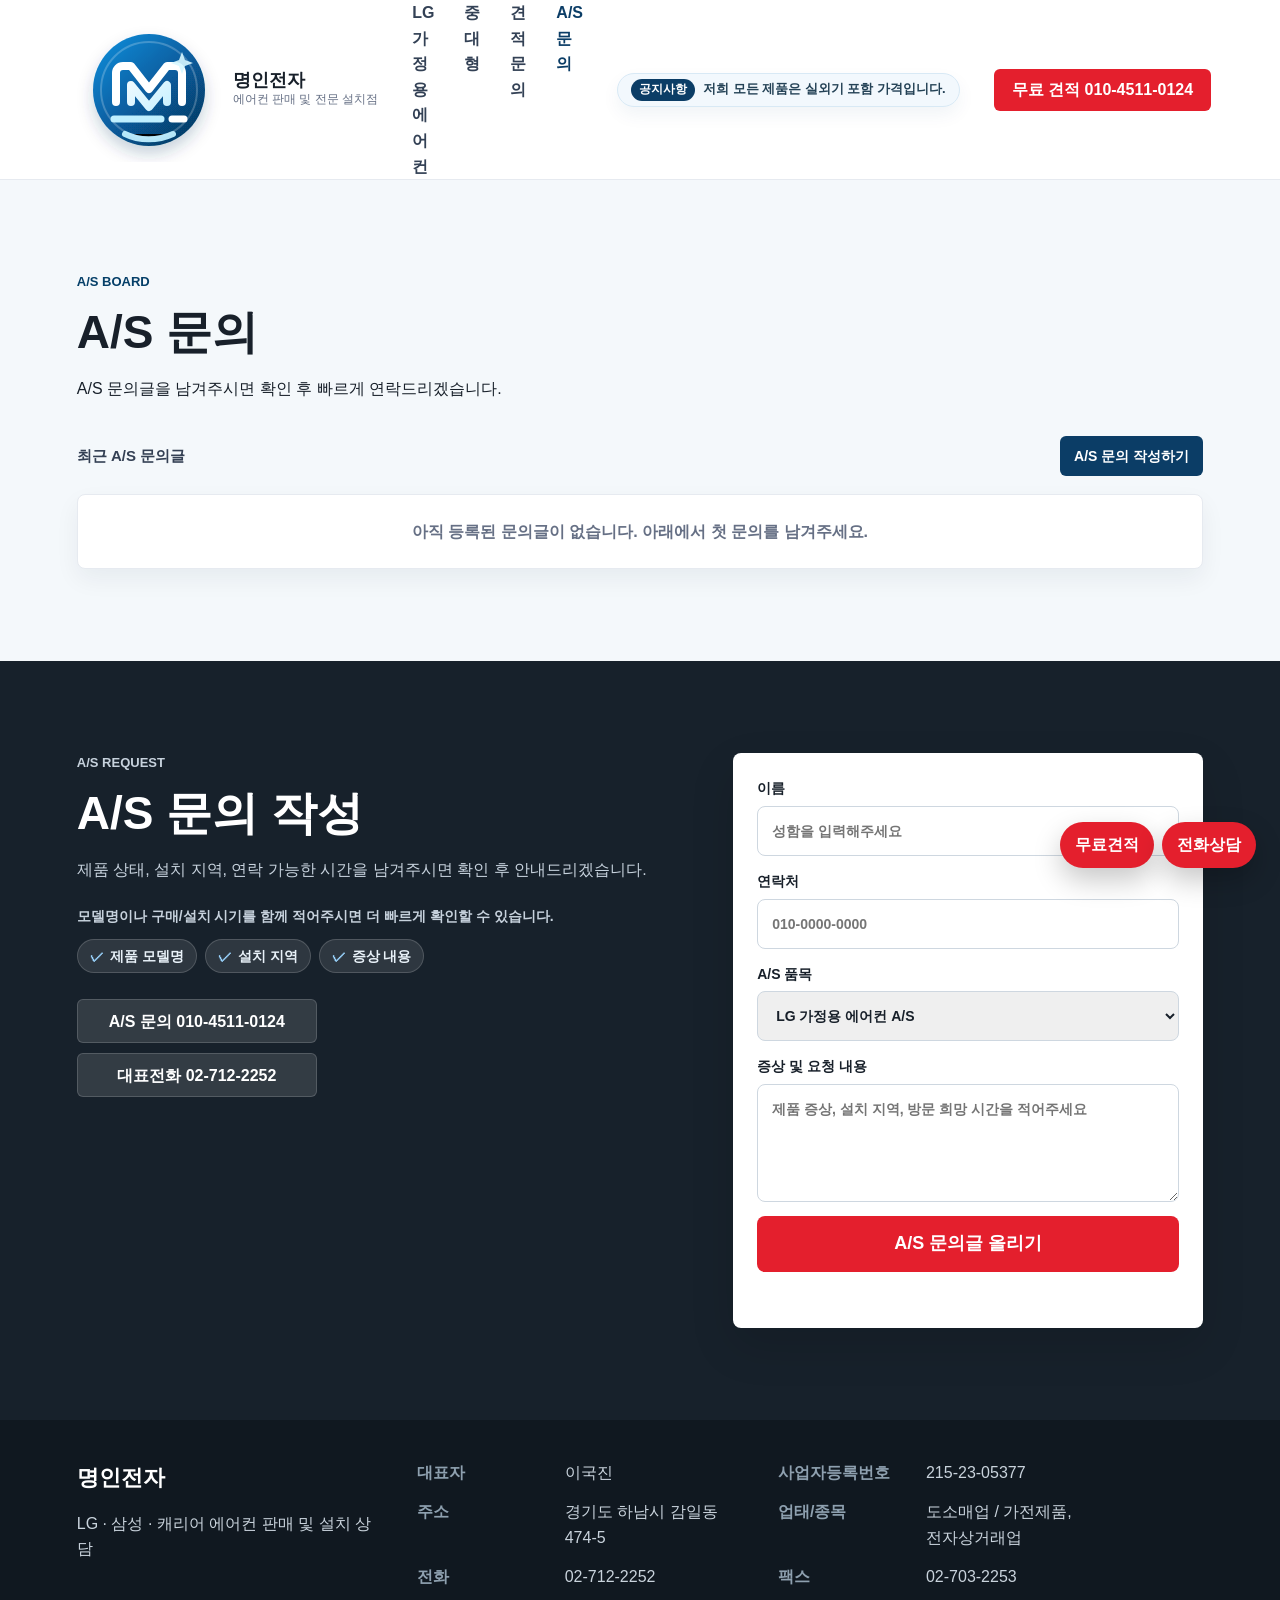
==== commit 08171998: "브랜드 로고 마크 변경" ====
--- a/as.html
+++ b/as.html
@@ -14,7 +14,7 @@
   <meta property="og:title" content="에어컨 A/S 문의 | 명인전자">
   <meta property="og:description" content="제품 모델명, 설치 지역과 증상을 남겨주시면 확인 후 빠르게 연락드립니다.">
   <meta name="twitter:card" content="summary">
-  <link rel="icon" href="assets/logo.svg" type="image/svg+xml">
+  <link rel="icon" href="assets/logo.svg?v=20260703-01" type="image/svg+xml">
   <link rel="stylesheet" href="styles.css?v=20260624-15">
   <script type="application/ld+json">
   {
@@ -40,7 +40,7 @@
 <body>
   <header class="site-header">
     <a class="brand" href="index.html" aria-label="명인전자 홈">
-      <img src="assets/logo.svg" alt="" aria-hidden="true">
+      <img src="assets/logo.svg?v=20260703-01" alt="" aria-hidden="true">
       <span>
         <strong>명인전자</strong>
         <small>에어컨 판매 및 전문 설치점</small>
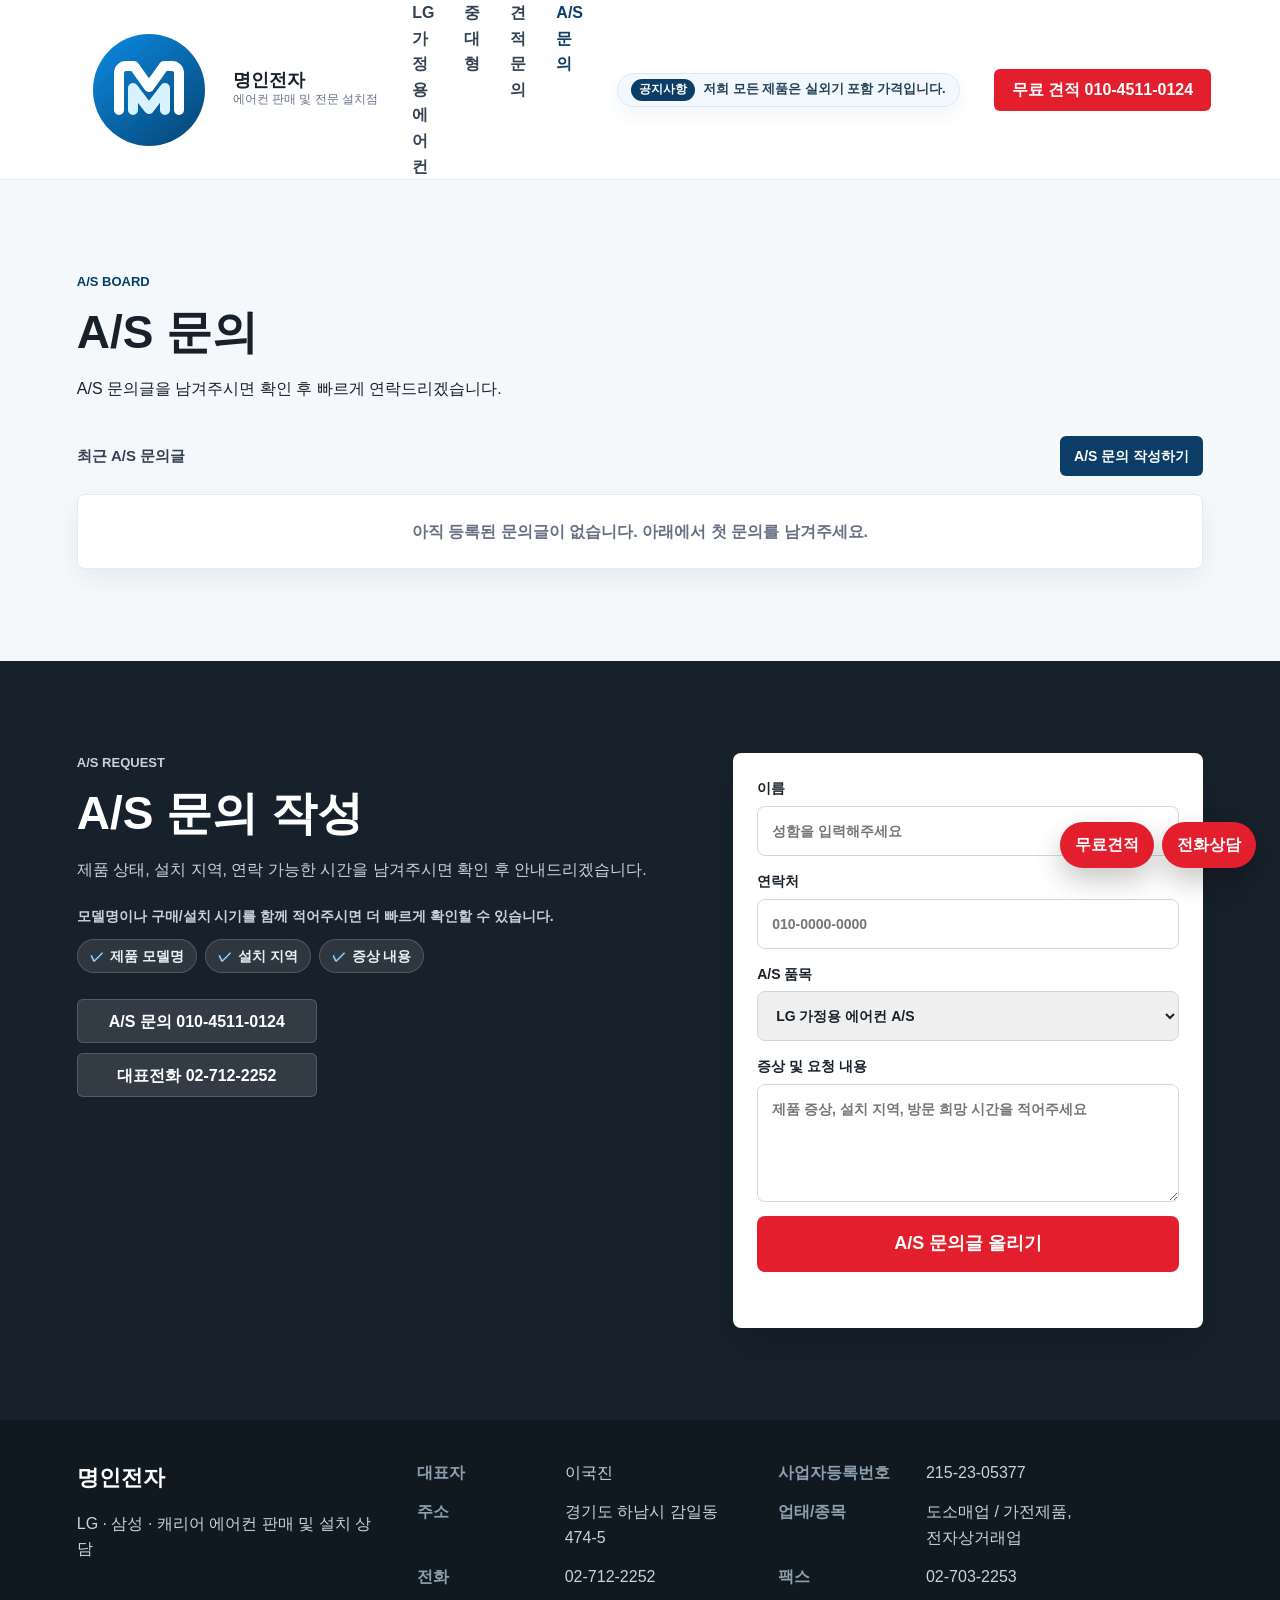
==== commit ecae94fa: "브랜드 로고 심플 버전 적용" ====
--- a/as.html
+++ b/as.html
@@ -14,7 +14,7 @@
   <meta property="og:title" content="에어컨 A/S 문의 | 명인전자">
   <meta property="og:description" content="제품 모델명, 설치 지역과 증상을 남겨주시면 확인 후 빠르게 연락드립니다.">
   <meta name="twitter:card" content="summary">
-  <link rel="icon" href="assets/logo.svg?v=20260703-01" type="image/svg+xml">
+  <link rel="icon" href="assets/logo.svg?v=20260703-02" type="image/svg+xml">
   <link rel="stylesheet" href="styles.css?v=20260624-15">
   <script type="application/ld+json">
   {
@@ -40,7 +40,7 @@
 <body>
   <header class="site-header">
     <a class="brand" href="index.html" aria-label="명인전자 홈">
-      <img src="assets/logo.svg?v=20260703-01" alt="" aria-hidden="true">
+      <img src="assets/logo.svg?v=20260703-02" alt="" aria-hidden="true">
       <span>
         <strong>명인전자</strong>
         <small>에어컨 판매 및 전문 설치점</small>
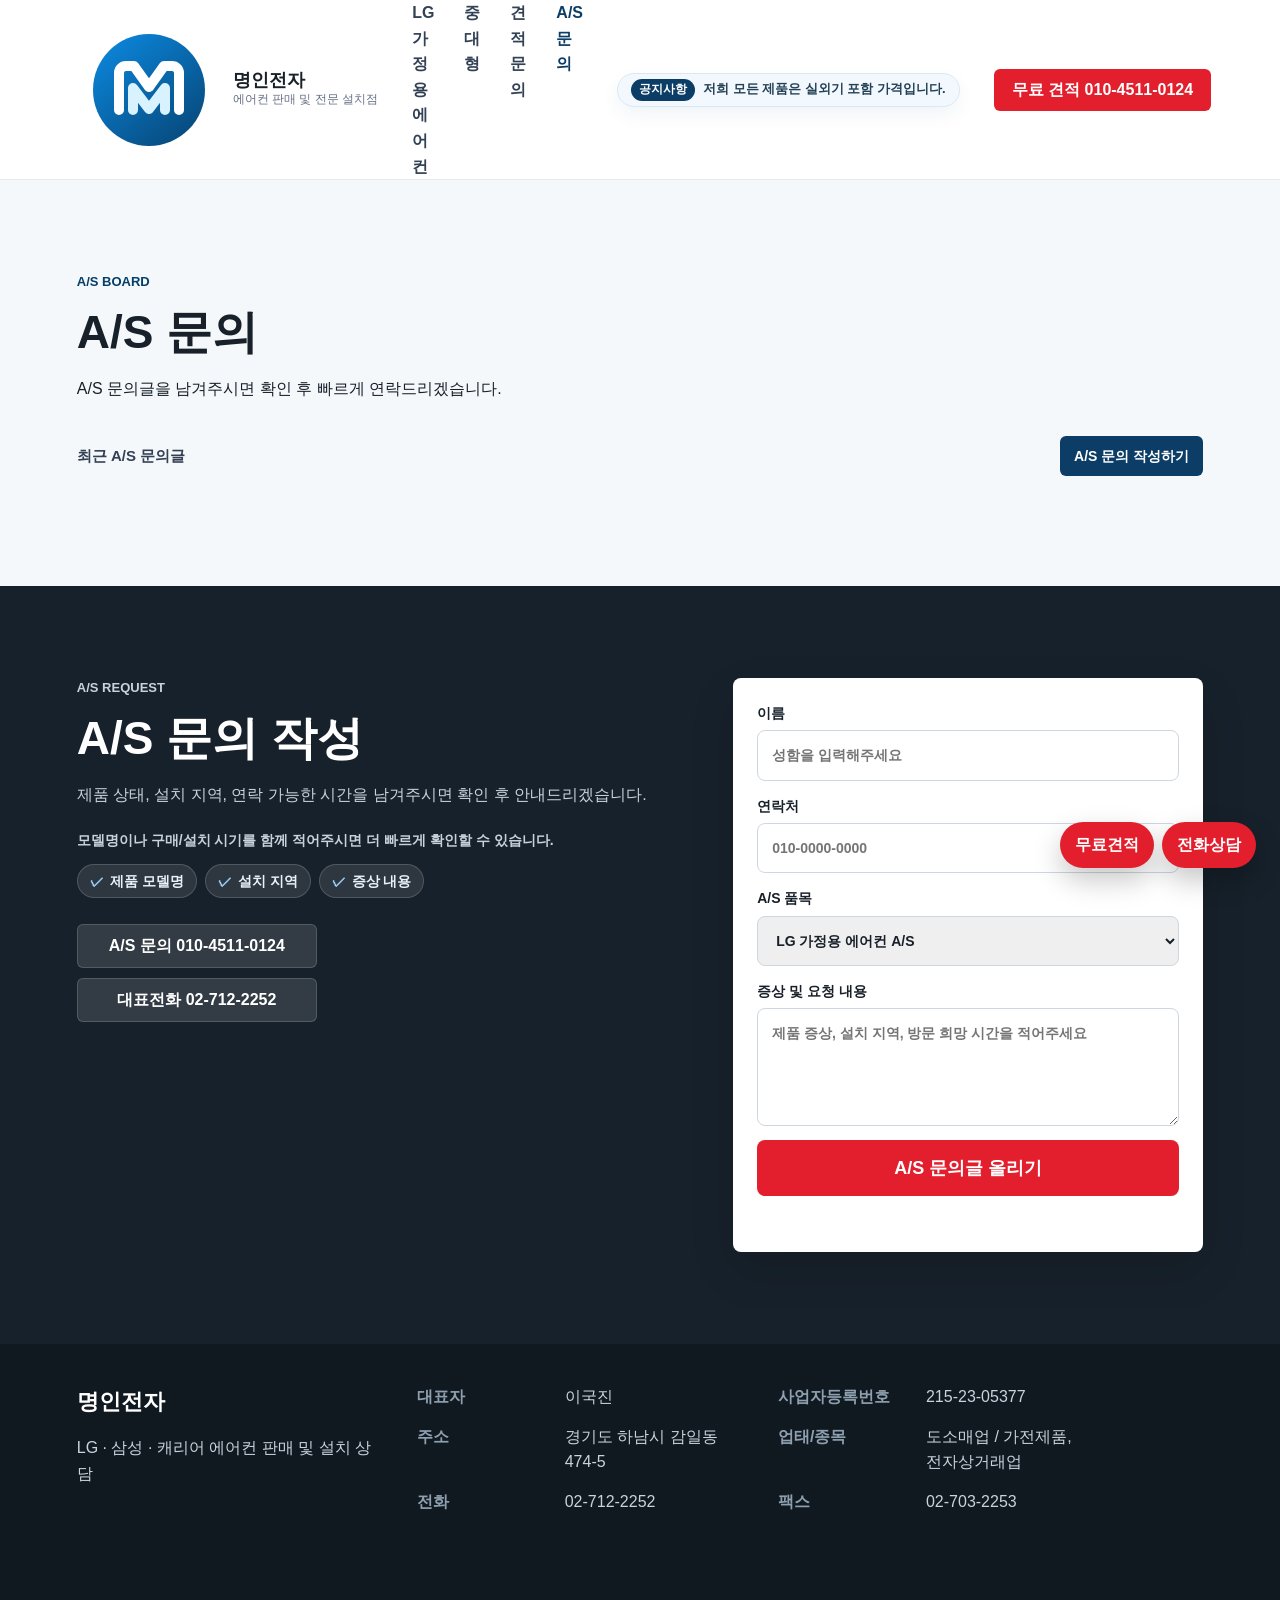
==== commit ed7eb013: "문의가 없을 때 빈 목록 영역 숨김" ====
--- a/as.html
+++ b/as.html
@@ -71,13 +71,11 @@
         <h1>A/S 문의</h1>
         <p>A/S 문의글을 남겨주시면 확인 후 빠르게 연락드리겠습니다.</p>
       </div>
-      <div class="quote-board-head">
+      <div class="quote-board-head" data-inquiry-history-head hidden>
         <span>최근 A/S 문의글</span>
         <a href="#quote">A/S 문의 작성하기</a>
       </div>
-      <div class="inquiry-list" data-inquiry-list data-inquiry-kind="as">
-        <p class="empty-inquiry">아직 등록된 A/S 문의글이 없습니다. 아래에서 첫 문의를 남겨주세요.</p>
-      </div>
+      <div class="inquiry-list" data-inquiry-list data-inquiry-kind="as" hidden></div>
     </section>
 
     <section id="quote" class="quote-section as-write-section">
--- a/styles.css
+++ b/styles.css
@@ -1159,13 +1159,30 @@
 }
 
 .hero-popular-track {
-  display: grid;
+  display: flex;
+  flex-direction: column;
   gap: 10px;
-  transition: transform .5s ease-out;
-}
-
-.hero-popular-track.is-rolling {
-  transform: translateY(-76px);
+}
+
+.inquiry-ticker .hero-popular-track {
+  animation: inquiryTickerScroll 100s linear infinite;
+  will-change: transform;
+}
+
+.inquiry-ticker .hero-popular-track.is-paused {
+  animation-play-state: paused;
+}
+
+.inquiry-ticker-group {
+  display: grid;
+  flex: none;
+  gap: 10px;
+}
+
+@keyframes inquiryTickerScroll {
+  to {
+    transform: translateY(calc(-50% - 5px));
+  }
 }
 
 .popular-card {
@@ -1587,33 +1604,211 @@
   mix-blend-mode: multiply;
 }
 
-.trust-strip {
+.installer-banner {
+  display: grid;
+  grid-template-columns: minmax(440px, .9fr) minmax(600px, 1.1fr);
+  align-items: stretch;
+  overflow: hidden;
+  border-bottom: 1px solid var(--line);
+  background: #f4f9fc;
+}
+
+.installer-banner-copy {
+  position: relative;
+  min-height: 330px;
+  padding: 50px 15vw 50px 6vw;
+  overflow: hidden;
+  color: #fff;
+  background: #073f69;
+}
+
+.installer-banner-copy h2 {
+  position: relative;
+  z-index: 1;
+  margin: 0;
+  font-size: clamp(27px, 2.25vw, 40px);
+  line-height: 1.23;
+  letter-spacing: 0;
+}
+
+.installer-banner-copy h2 b {
+  color: #8fddff;
+  font-weight: 900;
+}
+
+.installer-banner-copy > p {
+  position: relative;
+  z-index: 1;
+  max-width: 650px;
+  margin-top: 14px;
+  color: #d7e9f3;
+  font-size: 15px;
+  line-height: 1.7;
+}
+
+.installer-banner-copy > a {
+  position: relative;
+  z-index: 1;
+  display: inline-flex;
+  align-items: center;
+  min-height: 44px;
+  margin-top: 22px;
+  padding: 0 18px;
+  color: #073f69;
+  font-size: 14px;
+  font-weight: 900;
+  background: #fff;
+  border-radius: 6px;
+  transition: transform .25s ease-out, background .25s ease-out;
+}
+
+.installer-banner-copy > a:hover {
+  transform: translateY(-3px);
+  background: #aee6ff;
+}
+
+.installer-seal {
+  position: absolute;
+  top: 50%;
+  right: 2.5vw;
+  width: 142px;
+  aspect-ratio: 1;
+  display: flex;
+  flex-direction: column;
+  align-items: center;
+  justify-content: center;
+  color: #073f69;
+  text-align: center;
+  background: #fff;
+  border: 7px solid #aee6ff;
+  border-radius: 50%;
+  box-shadow: 0 18px 36px rgba(0, 20, 42, .24);
+  transform: translateY(-50%) rotate(5deg);
+  animation: installerSealIn .65s .2s ease-out both;
+}
+
+.installer-seal::before,
+.installer-seal::after {
+  content: "";
+  position: absolute;
+  inset: 8px;
+  border: 1px solid #9ac9df;
+  border-radius: 50%;
+}
+
+.installer-seal span,
+.installer-seal strong,
+.installer-seal em {
+  position: relative;
+  z-index: 1;
+  font-style: normal;
+}
+
+.installer-seal span {
+  font-size: 9px;
+  font-weight: 900;
+}
+
+.installer-seal strong {
+  margin-top: 4px;
+  font-size: 20px;
+}
+
+.installer-seal em {
+  margin-top: 2px;
+  color: #ed1c2e;
+  font-size: 13px;
+  font-weight: 900;
+}
+
+.installer-banner-points {
   display: grid;
   grid-template-columns: repeat(3, minmax(0, 1fr));
-  gap: 1px;
-  background: var(--line);
-  border-bottom: 1px solid var(--line);
-}
-
-.trust-strip div {
-  padding: 26px 6vw;
+  align-items: center;
+  gap: 14px;
+  padding: 38px 5vw 38px 3vw;
+}
+
+.installer-banner-points div {
+  position: relative;
+  min-height: 188px;
+  padding: 24px 22px;
+  overflow: hidden;
   background: #fff;
-}
-
-.trust-strip strong,
-.trust-strip span {
+  border: 1px solid #d9e7ef;
+  border-radius: 8px;
+  box-shadow: 0 14px 28px rgba(16, 60, 86, .08);
+  transition: transform .28s ease-out, border-color .28s ease-out, box-shadow .28s ease-out;
+}
+
+.installer-banner-points div:hover {
+  transform: translateY(-6px);
+  border-color: #7dc9ed;
+  box-shadow: 0 20px 34px rgba(16, 60, 86, .14);
+}
+
+.installer-banner-points div::after {
+  content: "";
+  position: absolute;
+  right: 0;
+  bottom: 0;
+  width: 46px;
+  height: 5px;
+  background: #18a1d6;
+  transition: width .3s ease-out;
+}
+
+.installer-banner-points div:hover::after {
+  width: 100%;
+}
+
+.installer-banner-points strong,
+.installer-banner-points span {
   display: block;
 }
 
-.trust-strip strong {
+.installer-banner-points b {
+  display: flex;
+  width: 38px;
+  height: 38px;
+  align-items: center;
+  justify-content: center;
+  color: #fff;
+  font-size: 13px;
+  background: #073f69;
+  border-radius: 50%;
+}
+
+.installer-banner-points p {
+  margin: 18px 0 5px;
+  color: #18a1d6;
+  font-size: 11px;
+  font-weight: 900;
+  text-transform: uppercase;
+}
+
+.installer-banner-points strong {
+  color: #073f69;
   font-size: 18px;
-  line-height: 1.25;
-}
-
-.trust-strip span {
-  margin-top: 6px;
+  line-height: 1.3;
+}
+
+.installer-banner-points span {
+  margin-top: 8px;
   color: var(--muted);
   font-size: 14px;
+  line-height: 1.65;
+}
+
+@keyframes installerSealIn {
+  from {
+    opacity: 0;
+    transform: translate(28px, -50%) rotate(16deg) scale(.82);
+  }
+  to {
+    opacity: 1;
+    transform: translate(0, -50%) rotate(5deg) scale(1);
+  }
 }
 
 .products,
@@ -2906,6 +3101,40 @@
   font-weight: 800;
 }
 
+.form-honeypot {
+  position: absolute !important;
+  width: 1px !important;
+  height: 1px !important;
+  padding: 0 !important;
+  margin: -1px !important;
+  overflow: hidden !important;
+  clip: rect(0, 0, 0, 0) !important;
+  white-space: nowrap !important;
+  border: 0 !important;
+}
+
+.privacy-consent {
+  display: flex !important;
+  flex-direction: row !important;
+  align-items: center;
+  gap: 9px;
+  color: #475569;
+  font-size: 13px;
+  line-height: 1.4;
+}
+
+.privacy-consent input {
+  width: 17px;
+  height: 17px;
+  margin: 0;
+  accent-color: var(--accent);
+}
+
+.quote-form button:disabled {
+  cursor: wait;
+  opacity: .65;
+}
+
 .site-footer {
   display: grid;
   grid-template-columns: minmax(220px, .45fr) minmax(0, 1fr);
@@ -3090,9 +3319,12 @@
     grid-template-columns: repeat(2, minmax(0, 1fr));
   }
 
+  .installer-banner {
+    grid-template-columns: 1fr;
+  }
+
   .product-grid,
   .catalog-grid,
-  .trust-strip,
   .inquiry-list {
     grid-template-columns: repeat(2, minmax(0, 1fr));
   }
@@ -3326,9 +3558,33 @@
     padding-inline: 18px;
   }
 
+  .installer-banner-copy {
+    min-height: auto;
+    padding: 34px 18px;
+  }
+
+  .installer-seal {
+    display: none;
+  }
+
+  .installer-banner-points {
+    grid-template-columns: 1fr;
+    padding: 12px 18px 22px;
+  }
+
+  .installer-banner-points div {
+    min-height: auto;
+    padding: 18px 0;
+    border-top: 1px solid var(--line);
+    border-left: 0;
+  }
+
+  .installer-banner-points div:first-child {
+    border-top: 0;
+  }
+
   .product-grid,
   .catalog-grid,
-  .trust-strip,
   .inquiry-list,
   .site-footer dl {
     grid-template-columns: 1fr;
@@ -3336,10 +3592,6 @@
 
   .compact-products {
     grid-template-columns: 1fr;
-  }
-
-  .trust-strip div {
-    padding-inline: 18px;
   }
 
   .catalog-heading {
